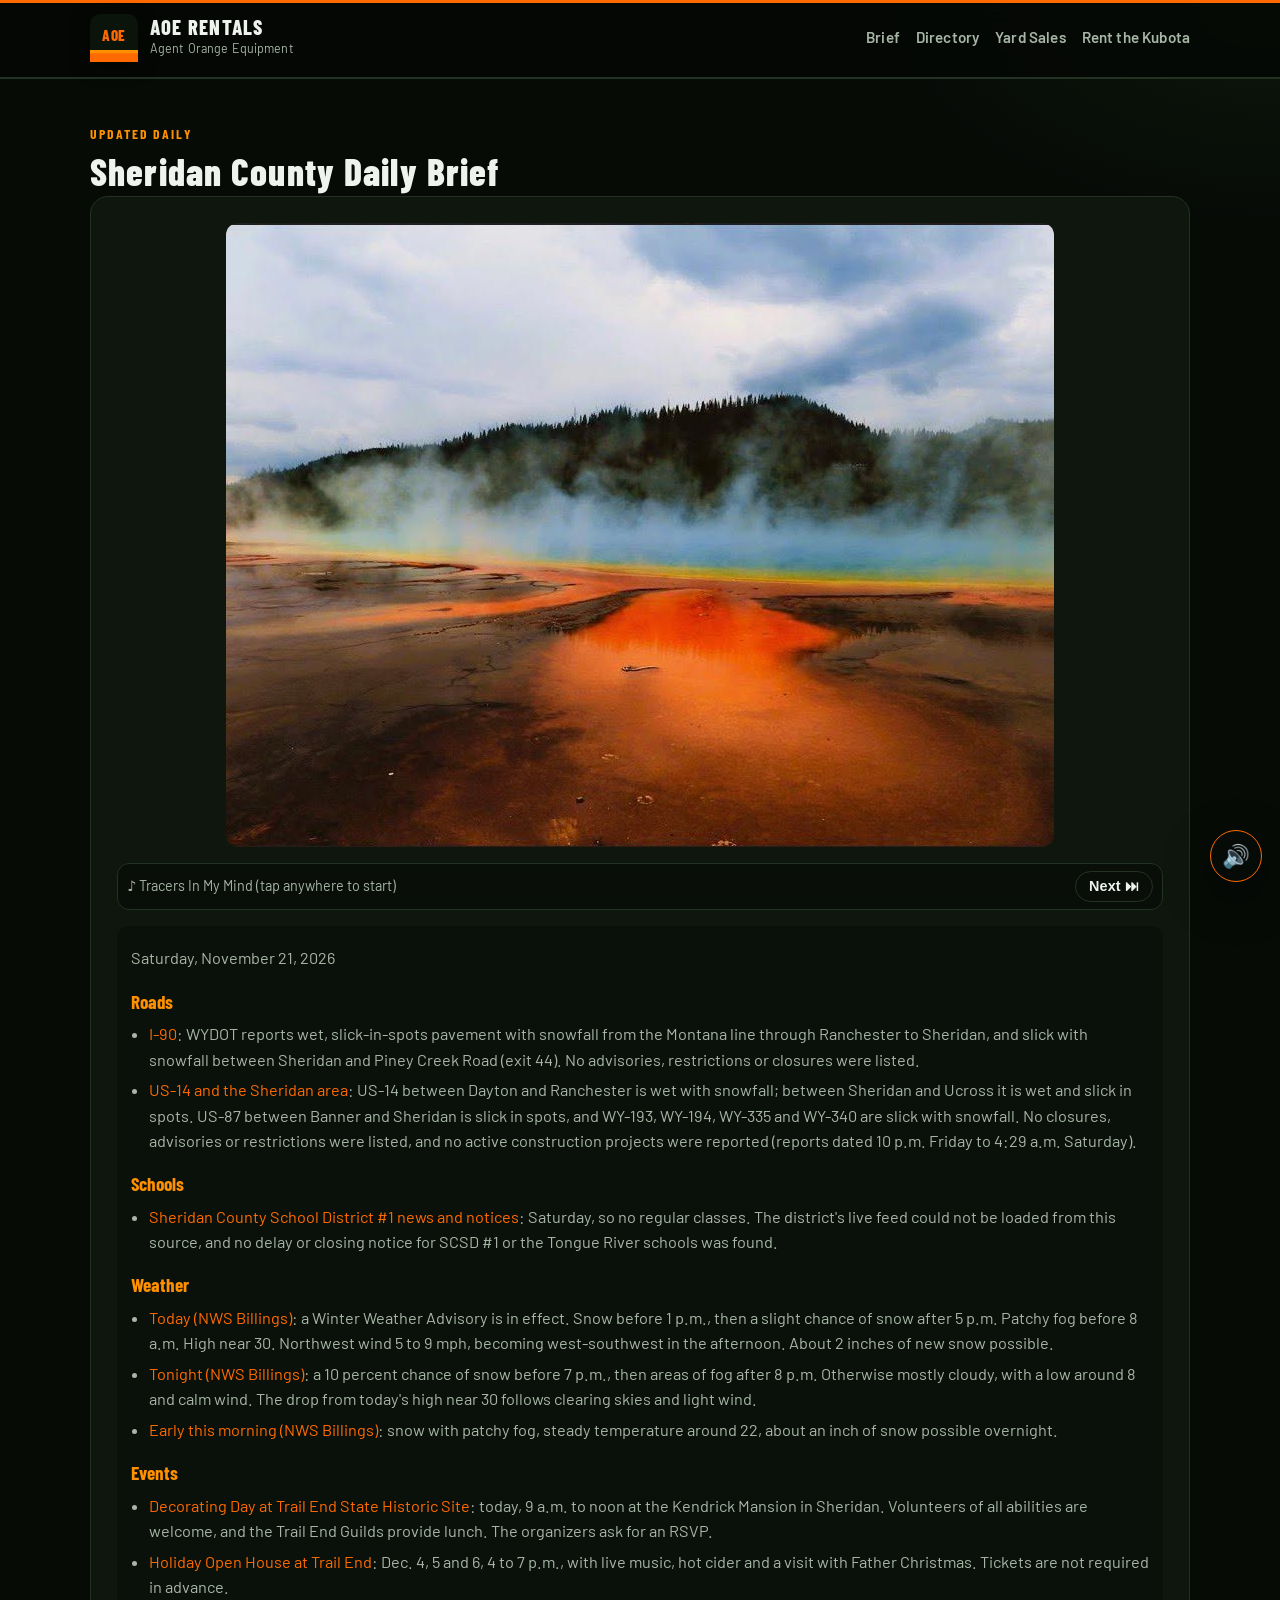
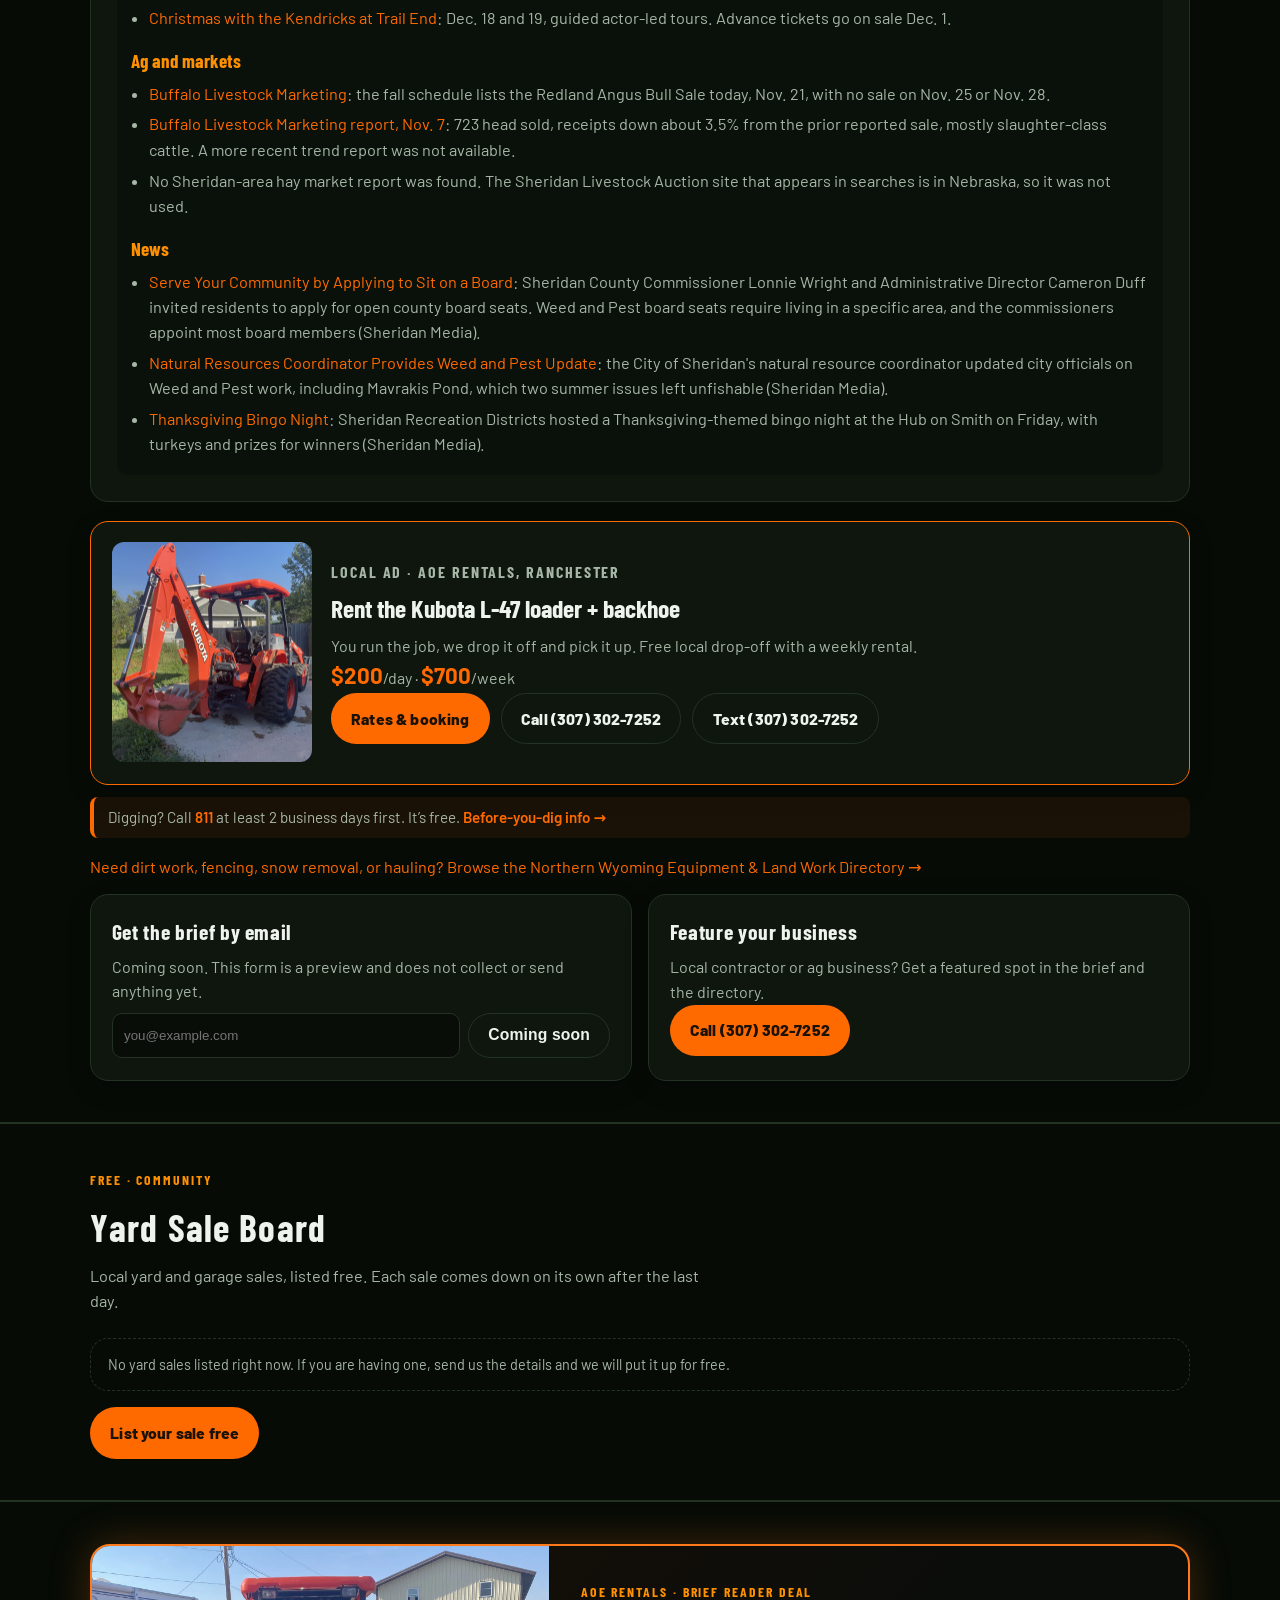
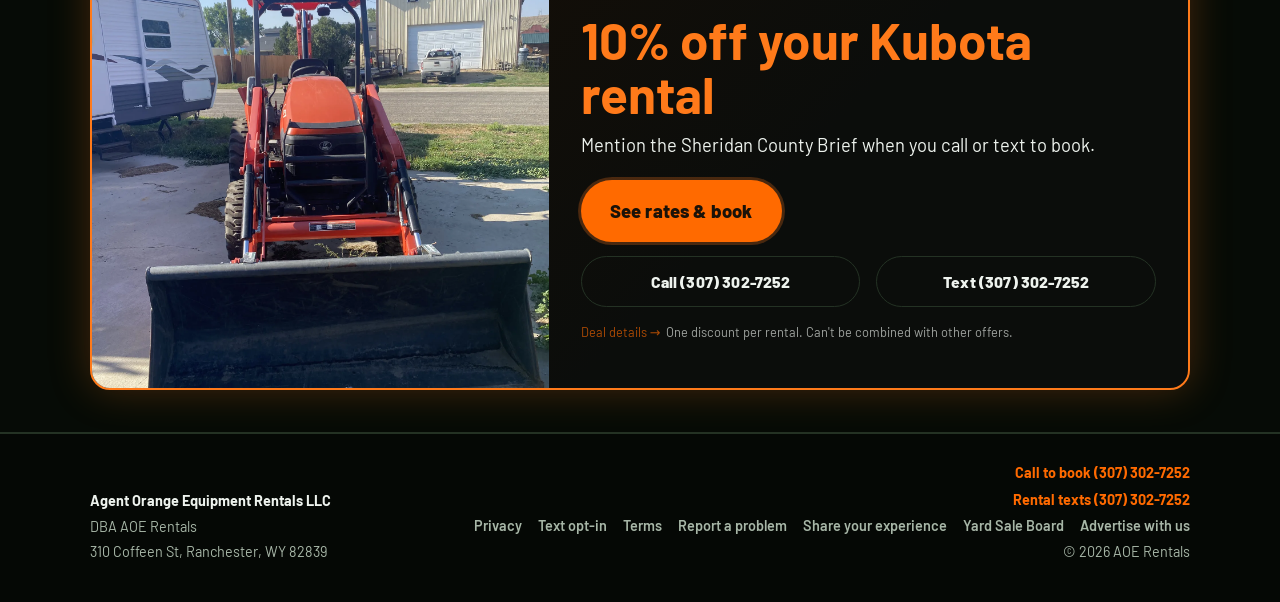
==== index.html @ b04b6dd6 "Add free community yard sale board Locals can list a household yard or garage sale for free. Listing" ====
<!DOCTYPE html>
<html lang="en">
<head>
  <meta name="google-site-verification" content="XRtDp937F2dgaVs2_JRyppwqxyw12K1FWjylyy8Uv8o" />
  <meta charset="utf-8" />
  <meta name="viewport" content="width=device-width, initial-scale=1" />
  <title>Sheridan County Daily Brief | AOE Rentals · Ranchester, WY</title>
  <meta name="description" content="Sheridan County Daily Brief: roads, schools, weather, events, ag markets, and local news with sources. From AOE Rentals in Ranchester, WY." />
  <link rel="canonical" href="https://aoerentalswyo.com/" />
  <meta name="theme-color" content="#050805" />
  <link rel="preconnect" href="https://fonts.googleapis.com" />
  <link rel="preconnect" href="https://fonts.gstatic.com" crossorigin />
  <link href="https://fonts.googleapis.com/css2?family=Barlow+Condensed:wght@600;700;800&family=Barlow:wght@400;500;600;700;800&display=swap" rel="stylesheet" />
  <link rel="icon" href="/favicon.svg" type="image/svg+xml" />
  <link rel="stylesheet" href="/styles.css" />
  <script data-goatcounter="https://aoerentals.goatcounter.com/count" async src="//gc.zgo.at/count.js"></script>
</head>
<body>
  <a class="skip" href="#main">Skip to content</a>

  <header>
    <div class="wrap nav">
      <a class="brand" href="/">
        <span class="logo" aria-hidden="true">
          <svg viewBox="0 0 48 48" width="44" height="44">
            <rect width="48" height="48" rx="10" fill="#0a140a"/>
            <path d="M0 36h48v12H0z" fill="#ff6a00"/>
            <path d="M0 36h48v3.2H0z" fill="#ff9100"/>
            <text x="24" y="27" text-anchor="middle" fill="#ff6a00" font-size="15" font-weight="800" font-family="Barlow Condensed, Arial Narrow, sans-serif" letter-spacing="0.5">AOE</text>
          </svg>
        </span>
        <span class="brand-text">
          <strong>AOE Rentals</strong>
          <span>Agent Orange Equipment</span>
        </span>
      </a>
      <nav class="nav-links" aria-label="Primary">
        <div class="nav-text-links">
          <a href="/">Brief</a>
          <a href="/directory/">Directory</a>
          <a href="/yard-sales/">Yard Sales</a>
          <a href="/rentals/">Rent the Kubota</a>
        </div>
      </nav>
    </div>
  </header>

  <main id="main">
    <section class="band" id="brief">
      <div class="wrap">
        <p class="eyebrow">Updated daily</p>
        <h1 class="section-title">Sheridan County Daily Brief</h1>
        <div class="brief">
          <img class="brief-photo" src="assets/img/brief-bg.jpg" alt="Hot spring steam rising in front of forested hills" width="828" height="624" decoding="async" onerror="this.remove()" />
          <div class="brief-player" id="brief-player">
            <button type="button" class="btn btn-ghost sound-toggle" id="sound-toggle" aria-pressed="false">🔇 Sound off</button>
            <span class="now-playing" id="now-playing" aria-live="polite"></span>
            <button type="button" class="btn btn-ghost player-btn" id="player-pause" hidden aria-label="Pause">Pause</button>
            <button type="button" class="btn btn-ghost player-btn" id="player-next" hidden aria-label="Next track">Next ⏭</button>
          </div>
          <span class="brief-badge">Sample brief</span>
          <p class="note" id="brief-label">Sample brief: placeholder content, not real news</p>
          <div class="brief-grid" id="brief-body"></div>
        </div>
        <article class="card ad-card" aria-label="AOE Rentals advertisement">
          <picture class="ad-photo">
            <source srcset="/images/kubota-l47-side.webp" type="image/webp" />
            <img src="/images/kubota-l47-side.jpg" alt="2017 Kubota L-47 loader and backhoe" width="1600" height="2133" loading="lazy" decoding="async" />
          </picture>
          <div class="ad-body">
            <p class="card-kicker">Local ad · AOE Rentals, Ranchester</p>
            <h2>Rent the Kubota L-47 loader + backhoe</h2>
            <p>You run the job, we drop it off and pick it up. Free local drop-off with a weekly rental.</p>
            <p class="ad-price"><b>$200</b>/day · <b>$700</b>/week</p>
            <div class="cta-row">
              <a class="btn btn-primary" href="/rentals/">Rates &amp; booking</a>
              <a class="btn btn-ghost" href="tel:+13073027252">Call (307) 302-7252</a>
              <a class="btn btn-ghost" href="sms:+13073027252">Text (307) 302-7252</a>
            </div>
          </div>
        </article>
        <p class="dig-reminder">Digging? Call <a href="tel:811">811</a> at least 2 business days first. It&rsquo;s free. <a href="/rentals/#dig-safe">Before-you-dig info &rarr;</a></p>
        <p class="dir-teaser"><a href="/directory/">Need dirt work, fencing, snow removal, or hauling? Browse the Northern Wyoming Equipment &amp; Land Work Directory →</a></p>
        <div class="promo-row">
          <article class="card">
            <h3>Get the brief by email</h3>
            <p class="note">Coming soon. This form is a preview and does not collect or send anything yet.</p>
            <form class="signup" onsubmit="return false;" aria-label="Newsletter signup (preview, inactive)">
              <input type="email" placeholder="you@example.com" disabled aria-label="Email (inactive)" />
              <button class="btn btn-ghost" type="button" disabled>Coming soon</button>
            </form>
          </article>
          <article class="card">
            <h3>Feature your business</h3>
            <p>Local contractor or ag business? Get a featured spot in the brief and the directory.</p>
            <a class="btn btn-primary" href="tel:+13073027252">Call (307) 302-7252</a>
          </article>
        </div>
      </div>
    </section>
    <section class="band" id="yard-sales">
      <div class="wrap">
        <p class="eyebrow">Free · Community</p>
        <h2 class="section-title">Yard Sale Board</h2>
        <p class="section-sub">Local yard and garage sales, listed free. Each sale comes down on its own after the last day.</p>
        <div id="yard-sales-body"></div>
        <div class="cta-row yard-sales-actions">
          <a class="btn btn-primary" href="/yard-sales/">List your sale free</a>
        </div>
      </div>
    </section>
    <section class="band" id="promo">
      <div class="wrap">
        <div class="promo">
          <a class="promo-media" href="/promo/"><picture><source srcset="/images/kubota-l47-front.webp" type="image/webp" /><img class="promo-img" src="/images/kubota-l47-front.jpg" alt="2017 Kubota L-47 ready to rent" decoding="async" /></picture></a>
          <div class="promo-body">
            <p class="eyebrow">AOE Rentals · Brief reader deal</p>
            <h2 class="promo-h">10% off your Kubota rental</h2>
            <p class="promo-sub">Mention the Sheridan County Brief when you call or text to book.</p>
            <a class="btn btn-primary btn-xl" href="/rentals/">See rates &amp; book</a>
            <div class="cta-row promo-row">
              <a class="btn btn-ghost" href="tel:+13073027252">Call (307) 302-7252</a>
              <a class="btn btn-ghost" href="sms:+13073027252">Text (307) 302-7252</a>
            </div>
            <p class="promo-fine"><a href="/promo/">Deal details →</a>&nbsp;&nbsp;One discount per rental. Can't be combined with other offers.</p>
          </div>
        </div>
      </div>
    </section>
  </main>

  <footer>
    <div class="wrap foot">
      <div class="foot-brand">
        <strong>Agent Orange Equipment Rentals LLC</strong>
        <span>DBA AOE Rentals</span>
        <address>310 Coffeen St, Ranchester, WY 82839</address>
      </div>
      <div class="foot-meta">
        <a href="tel:+13073027252">Call to book (307) 302-7252</a>
        <a href="tel:+13073027252">Rental texts (307) 302-7252</a>
        <nav class="foot-legal" aria-label="Legal">
          <a href="/privacy.html">Privacy</a>
          <a href="/text-opt-in.html">Text opt-in</a>
          <a href="/terms.html">Terms</a>
          <a href="mailto:buzzbe+website@mail.grokbot.com?subject=AOE%20website%20problem%20report&amp;body=Page%20URL%3A%0A%0AWhat%20went%20wrong%3A%0A" title="Email us about a broken page or typo">Report a problem</a>
          <a href="mailto:buzzbe+experience@mail.grokbot.com?subject=Share%20my%20AOE%20experience&amp;body=Service%20used%20%28e.g.%20Kubota%20rental%2C%20trailer%2C%20other%29%3A%0A%0AYour%20experience%3A%0A%0APublic%20display%20name%20%28optional%29%3A%0A%0AMay%20we%20publish%20your%20comments%20on%20our%20website%3F%20Yes%20%2F%20No%20%28please%20choose%29%3A%0A%0ANote%3A%20Submissions%20are%20reviewed%20by%20us%20and%20are%20never%20posted%20automatically.%20Sending%20this%20email%20does%20not%20count%20as%20permission%20to%20publish.%0A" title="Email us about your rental">Share your experience</a>
          <a href="/yard-sales/">Yard Sale Board</a>
          <a href="/advertise/">Advertise with us</a>
        </nav>
        <span>© <span id="y"></span> AOE Rentals</span>
      </div>
    </div>
  </footer>
  <script src="/site.js"></script>
</body>
</html>
---- styles.css ----
:root {
  --bg: #050805;
  --bg2: #080d08;
  --card: #0e160e;
  --line: #243224;
  --text: #eef3ee;
  --muted: #a7b6a7;
  --accent: #ff6a00;
  --accent2: #ff9100;
  --ink: #1a1208;
  --radius: 18px;
  --shadow: 0 16px 48px rgba(0, 0, 0, .38);
  --sans: "Barlow", "Segoe UI", system-ui, -apple-system, sans-serif;
  --display: "Barlow Condensed", "Arial Narrow", "Segoe UI", sans-serif;
  --pad: clamp(1.1rem, 3vw, 1.6rem);
}

* { box-sizing: border-box; }

html {
  scroll-behavior: smooth;
  color-scheme: dark;
}

body {
  margin: 0;
  font-family: var(--sans);
  background:
    radial-gradient(1100px 520px at 8% -12%, #123016 0%, transparent 56%),
    radial-gradient(820px 460px at 100% 0%, #152412 0%, transparent 50%),
    var(--bg);
  color: var(--text);
  line-height: 1.55;
  min-height: 100vh;
  font-size: 1.02rem;
}

a { color: var(--accent); text-decoration: none; }
a:hover { text-decoration: underline; }

:focus-visible {
  outline: 2px solid var(--accent2);
  outline-offset: 3px;
}

.skip {
  position: absolute;
  left: .8rem;
  top: -3rem;
  background: var(--accent);
  color: var(--ink);
  font-weight: 800;
  padding: .55rem .85rem;
  border-radius: 8px;
  z-index: 40;
}

.skip:focus {
  top: .8rem;
  text-decoration: none;
}

.wrap {
  width: min(1100px, calc(100% - 2rem));
  margin: 0 auto;
}

header {
  position: sticky;
  top: 0;
  z-index: 20;
  backdrop-filter: blur(14px);
  background: rgba(5, 8, 5, .9);
  border-bottom: 1px solid var(--line);
  box-shadow: inset 0 3px 0 var(--accent);
}

.nav {
  display: flex;
  align-items: center;
  justify-content: space-between;
  gap: .85rem 1.2rem;
  padding: .85rem 0 .95rem;
  flex-wrap: wrap;
}

.brand {
  display: flex;
  align-items: center;
  gap: .75rem;
  color: inherit;
  text-decoration: none;
  min-width: 0;
}

.brand:hover { text-decoration: none; }

.logo {
  display: grid;
  place-items: center;
  flex: 0 0 auto;
  filter: drop-shadow(0 4px 10px rgba(0, 0, 0, .35));
}

.logo svg {
  display: block;
  width: 48px;
  height: 48px;
}

.brand-text {
  display: grid;
  gap: .08rem;
  min-width: 0;
}

.brand-text strong {
  font-family: var(--display);
  font-size: 1.28rem;
  font-weight: 800;
  letter-spacing: .06em;
  text-transform: uppercase;
  line-height: 1;
}

.brand-text span {
  font-size: .78rem;
  color: var(--muted);
  letter-spacing: .01em;
  white-space: nowrap;
  overflow: hidden;
  text-overflow: ellipsis;
}

.nav-links {
  display: flex;
  gap: .85rem 1rem;
  align-items: center;
  flex-wrap: wrap;
  justify-content: flex-end;
  margin-left: auto;
}

.nav-text-links {
  display: flex;
  gap: 1rem;
  align-items: center;
}

.nav-text-links a {
  color: var(--muted);
  font-size: .95rem;
  font-weight: 600;
  text-decoration: none;
  letter-spacing: .01em;
}

.nav-text-links a:hover { color: var(--text); }

.btn {
  display: inline-flex;
  align-items: center;
  justify-content: center;
  gap: .4rem;
  border-radius: 999px;
  padding: .78rem 1.2rem;
  font-weight: 800;
  font-size: .98rem;
  letter-spacing: .01em;
  border: 1px solid transparent;
  cursor: pointer;
  text-decoration: none !important;
  transition: transform .15s ease, background .15s ease, border-color .15s ease;
  white-space: nowrap;
}

.btn:hover { transform: translateY(-1px); }

.btn-primary,
.btn-primary:hover,
.btn-primary:visited {
  background: var(--accent);
  color: var(--ink) !important;
}

.btn-primary:hover { background: var(--accent2); }

.btn-ghost {
  background: transparent;
  color: var(--text);
  border-color: var(--line);
}

.btn-ghost:hover {
  border-color: var(--accent);
  color: var(--accent);
}

.hero {
  padding: 2.6rem 0 1.6rem;
  display: grid;
  gap: 1.8rem;
}

.hero-copy { min-width: 0; }

.eyebrow {
  display: inline-flex;
  align-items: center;
  gap: .45rem;
  margin: 0;
  font-family: var(--display);
  font-size: .86rem;
  letter-spacing: .14em;
  text-transform: uppercase;
  color: var(--accent2);
  font-weight: 700;
}

h1 {
  margin: .7rem 0 .85rem;
  font-family: var(--display);
  font-size: clamp(2.35rem, 7vw, 4rem);
  line-height: .98;
  letter-spacing: .01em;
  font-weight: 800;
  text-wrap: balance;
}

.lede {
  color: var(--muted);
  font-size: 1.12rem;
  max-width: 38rem;
  margin: 0 0 1.5rem;
}

.cta-row {
  display: flex;
  flex-wrap: wrap;
  gap: .7rem;
}

.pill-row {
  display: flex;
  flex-wrap: wrap;
  gap: .5rem;
  margin-top: 1.35rem;
}

.pill {
  font-size: .8rem;
  font-weight: 600;
  color: var(--muted);
  border: 1px solid var(--line);
  background: rgba(255, 255, 255, .025);
  border-radius: 999px;
  padding: .4rem .75rem;
}

.hero-card {
  background: linear-gradient(180deg, #122616, var(--card));
  border: 1px solid var(--line);
  border-radius: calc(var(--radius) + 4px);
  box-shadow: var(--shadow);
  padding: 1.35rem 1.4rem 1.25rem;
  position: relative;
}

.hero-card::before {
  content: "";
  position: absolute;
  left: 0;
  right: 0;
  top: 0;
  height: 4px;
  border-radius: calc(var(--radius) + 4px) calc(var(--radius) + 4px) 0 0;
  background: linear-gradient(90deg, var(--accent), var(--accent2));
}

.card-kicker {
  margin: .15rem 0 .2rem;
  font-family: var(--display);
  letter-spacing: .12em;
  text-transform: uppercase;
  font-size: .78rem;
  color: var(--accent2);
  font-weight: 700;
}

.hero-card h2 {
  margin: 0 0 1rem;
  font-family: var(--display);
  font-size: 1.7rem;
  letter-spacing: .03em;
}

.rate {
  display: flex;
  justify-content: space-between;
  align-items: baseline;
  gap: 1rem;
  padding: .82rem 0;
  border-bottom: 1px solid var(--line);
}

.rate:last-of-type { border-bottom: 0; }

.rate strong {
  font-size: 1.02rem;
}

.rate b {
  font-family: var(--display);
  font-size: 1.7rem;
  color: var(--accent);
  letter-spacing: .02em;
  line-height: 1;
}

.rate b span {
  font-size: .55em;
  color: var(--muted);
  font-weight: 600;
  font-family: var(--sans);
  margin-left: .12em;
}

.rate small {
  color: var(--muted);
  display: block;
  font-weight: 500;
  margin-top: .12rem;
}

.note {
  margin: 1rem 0 0;
  font-size: .9rem;
  color: var(--muted);
  line-height: 1.5;
}

section { padding: 2.6rem 0; }

.band {
  border-block: 1px solid var(--line);
  background: rgba(8, 13, 8, .55);
}

.section-title {
  margin: .45rem 0 .4rem;
  font-family: var(--display);
  font-size: clamp(1.8rem, 4vw, 2.35rem);
  letter-spacing: .03em;
}

.section-sub {
  margin: 0 0 1.55rem;
  color: var(--muted);
  max-width: 40rem;
}

.grid {
  display: grid;
  gap: 1rem;
}

.card {
  background: var(--card);
  border: 1px solid var(--line);
  border-radius: var(--radius);
  padding: 1.25rem 1.3rem 1.35rem;
  box-shadow: 0 8px 24px rgba(0, 0, 0, .18);
}

.cols-3 .card {
  min-height: 100%;
  border-top: 3px solid var(--accent);
}

.card h3 {
  margin: 0 0 .45rem;
  font-family: var(--display);
  font-size: 1.35rem;
  letter-spacing: .03em;
}

.card p {
  margin: 0;
  color: var(--muted);
  font-size: 1rem;
}

.icon {
  width: 38px;
  height: 38px;
  border-radius: 10px;
  margin-bottom: .85rem;
  display: grid;
  place-items: center;
  background: #102010;
  color: var(--accent);
  border: 1px solid #2a4a2a;
  font-family: var(--display);
  font-size: 1.15rem;
  font-weight: 800;
}

.machine-section { padding-top: 2.8rem; }

.machine {
  display: grid;
  gap: 1.2rem;
  align-items: start;
}

.machine-visual {
  border-radius: var(--radius);
  border: 1px solid var(--line);
  background: #070c07;
  box-shadow: inset 0 3px 0 var(--accent);
  overflow: hidden;
}

.machine-photo {
  margin: 0;
}

.machine-photo img {
  display: block;
  width: 100%;
  height: auto;
  aspect-ratio: 3 / 4;
  object-fit: cover;
  object-position: center 42%;
  background: #0a120a;
}

.machine-caption {
  text-align: center;
  margin: 0;
  padding: .85rem 1rem .15rem;
}

.machine-caption strong {
  display: block;
  font-family: var(--display);
  font-size: 1.55rem;
  letter-spacing: .04em;
}

.machine-caption span {
  color: var(--muted);
  font-size: .95rem;
}

.machine-gallery {
  display: grid;
  grid-template-columns: 1fr 1fr;
  gap: .7rem;
  padding: .8rem 1rem 1.05rem;
}

.machine-gallery figure {
  margin: 0;
  min-width: 0;
}

.machine-gallery img {
  display: block;
  width: 100%;
  height: 7.5rem;
  object-fit: cover;
  border-radius: 12px;
  border: 1px solid var(--line);
  background: #0a120a;
}

.machine-gallery figure:first-child img {
  object-position: center 58%;
}

.machine-gallery figure:last-child img {
  object-position: center 40%;
}

.machine-gallery figcaption {
  margin-top: .35rem;
  color: var(--muted);
  font-size: .78rem;
  letter-spacing: .04em;
  text-transform: uppercase;
  font-weight: 700;
}

.included .note { margin-top: 1.1rem; }

ul.check {
  margin: .7rem 0 0;
  padding: 0;
  list-style: none;
}

ul.check li {
  position: relative;
  padding: .38rem 0 .38rem 1.45rem;
  color: var(--muted);
}

ul.check li::before {
  content: "✓";
  position: absolute;
  left: 0;
  color: var(--accent);
  font-weight: 800;
}

.contact-box { align-items: stretch; }

.area-card {
  display: grid;
  gap: 1rem;
  align-items: center;
}

.radius-visual {
  display: grid;
  place-items: center;
}

.book-lead { margin-bottom: .95rem !important; }

.big-phone {
  display: inline-flex;
  align-items: center;
  justify-content: center;
  font-family: var(--display);
  font-size: clamp(1.7rem, 5vw, 2.15rem);
  font-weight: 800;
  letter-spacing: .03em;
  color: var(--ink);
  text-decoration: none;
  background: var(--accent);
  padding: .55rem 1.05rem;
  border-radius: 12px;
  border: 2px solid #cc5500;
  box-shadow: 0 4px 0 #994000;
  margin-bottom: .15rem;
}

.big-phone:hover {
  color: var(--ink);
  background: var(--accent2);
  text-decoration: none;
}

.book-card .cta-row { margin-top: 1.05rem; }

footer {
  border-top: 1px solid var(--line);
  padding: 1.8rem 0 2.4rem;
  color: var(--muted);
  font-size: .9rem;
}

.foot {
  display: flex;
  flex-wrap: wrap;
  gap: 1rem 2rem;
  justify-content: space-between;
  align-items: flex-end;
}

.foot-brand {
  display: grid;
  gap: .2rem;
}

.foot-brand strong {
  color: var(--text);
  font-weight: 700;
}

.foot-brand > span,
.foot-brand address,
.foot-meta > span,
.foot-meta > a { display: block; }

.foot-brand address {
  font-style: normal;
}

.foot-legal {
  display: flex;
  flex-wrap: wrap;
  gap: .35rem 1rem;
  justify-content: flex-end;
}

.foot-meta .foot-legal a {
  color: var(--muted);
  font-weight: 600;
}

.foot-meta .foot-legal a:hover { color: var(--text); }

.foot-meta {
  display: grid;
  gap: .25rem;
  text-align: right;
}

.foot-meta a {
  color: var(--accent);
  font-weight: 700;
  text-decoration: none;
}

.foot-meta a:hover { text-decoration: underline; }

@media (min-width: 860px) {
  .hero {
    grid-template-columns: 1.2fr .88fr;
    align-items: center;
    padding: 4.2rem 0 2.8rem;
    gap: 2.4rem;
  }
}

@media (min-width: 720px) {
  .grid.cols-3 { grid-template-columns: repeat(3, 1fr); }
  .grid.cols-2 { grid-template-columns: 1fr 1fr; }
  .area-card { grid-template-columns: auto 1fr; }
}

@media (min-width: 800px) {
  .machine { grid-template-columns: 1.12fr .88fr; }
}

@media (max-width: 719px) {
  .foot {
    flex-direction: column;
    align-items: flex-start;
  }

  .nav {
    align-items: stretch;
  }

  .nav-links {
    width: 100%;
    margin-left: 0;
    justify-content: stretch;
    flex-direction: column-reverse;
    gap: .7rem;
  }

  .nav-links .btn {
    width: 100%;
  }

  .nav-text-links {
    width: 100%;
    justify-content: space-between;
    padding: 0 .1rem;
  }

  .cta-row .btn {
    flex: 1 1 10rem;
  }

  .foot-meta { text-align: left; }
  .foot-legal { justify-content: flex-start; }

  .brand-text span { max-width: 14rem; }

  .machine-gallery img { height: 6.4rem; }
}

.legal {
  padding: 2.4rem 0 3.2rem;
  max-width: 44rem;
}

.legal h1 { max-width: 16ch; }

.legal h2 {
  margin: 1.7rem 0 .45rem;
  font-family: var(--display);
  font-size: 1.45rem;
  letter-spacing: .03em;
}

.legal p,
.legal li {
  color: var(--muted);
}

.legal p { margin: 0 0 .85rem; }

.legal ul {
  margin: .2rem 0 1rem;
  padding-left: 1.15rem;
}

.legal li { margin: .28rem 0; }

.legal .updated {
  margin: 0 0 1.2rem;
  color: var(--muted);
  font-size: .92rem;
}

.contact-extra {
  margin: .95rem 0 0;
  font-size: .9rem;
}

.optin-panel {
  margin: 1.15rem 0 1.45rem;
  padding: 1.25rem 1.25rem 1.3rem;
  background: linear-gradient(180deg, #122616, var(--card));
  border: 1px solid var(--line);
  border-radius: var(--radius);
  box-shadow: var(--shadow);
  position: relative;
}

.optin-panel::before {
  content: "";
  position: absolute;
  left: 0;
  right: 0;
  top: 0;
  height: 4px;
  border-radius: var(--radius) var(--radius) 0 0;
  background: linear-gradient(90deg, var(--accent), var(--accent2));
}

.optin-kicker {
  margin: .2rem 0 .35rem;
}

.optin-keyword {
  margin: 0;
  font-family: var(--display);
  font-weight: 800;
  font-size: clamp(2.5rem, 8vw, 3.5rem);
  letter-spacing: .14em;
  line-height: .95;
  color: var(--accent);
}

.optin-to {
  margin: .55rem 0 .15rem;
  color: var(--muted);
  font-size: .95rem;
}

.optin-number {
  font-family: var(--display);
  font-weight: 800;
  font-size: clamp(1.7rem, 5vw, 2.15rem);
  letter-spacing: .03em;
  color: var(--text);
  text-decoration: none;
}

.optin-number:hover {
  color: var(--accent2);
  text-decoration: none;
}

.optin-panel .note { margin-top: .85rem; }

.legal .fact-list {
  list-style: none;
  margin: .3rem 0 1.1rem;
  padding: 0;
}

.legal .fact-list li {
  margin: 0;
  padding: .75rem 0;
  border-bottom: 1px solid var(--line);
}

.legal .fact-list strong {
  display: block;
  color: var(--text);
  font-family: var(--display);
  letter-spacing: .04em;
  font-size: 1.08rem;
  font-weight: 700;
}

@media (prefers-reduced-motion: reduce) {
  html { scroll-behavior: auto; }
  .btn:hover { transform: none; }
}

/* Daily brief + directory (preview) */
.brief{border:1px solid var(--line);background:var(--card);border-radius:var(--radius);padding:var(--pad);}
.brief-badge{display:inline-block;background:var(--accent);color:var(--ink);font-weight:800;border-radius:999px;padding:.15rem .7rem;font-size:.85rem;}
.brief-grid{display:grid;gap:1rem;grid-template-columns:repeat(auto-fit,minmax(200px,1fr));margin-top:1rem;}
.brief-sec h3{margin:.2rem 0;color:var(--accent2);font-family:var(--display);}
.brief-sec ul{margin:0;padding-left:1.1rem;color:var(--muted);}
.dir-list{list-style:none;padding:0;display:grid;gap:.8rem;grid-template-columns:repeat(auto-fit,minmax(240px,1fr));}
.dir-list li{display:flex;flex-direction:column;gap:.2rem;}
.dir-list span{color:var(--muted);}
.tag{color:var(--muted);font-size:.78rem;border:1px solid var(--line);border-radius:6px;padding:.05rem .4rem;align-self:flex-start;}
.featured{border:2px solid var(--accent);}
.signup{display:flex;gap:.5rem;flex-wrap:wrap;margin-top:.6rem;}
.signup input{flex:1;min-width:200px;padding:.7rem;border-radius:10px;border:1px solid var(--line);background:var(--bg2);color:var(--text);}
.promo-row{display:grid;gap:1rem;grid-template-columns:repeat(auto-fit,minmax(260px,1fr));margin-top:1rem;}
.brief-real{display:block;color:var(--text);}
.brief-real h2,.brief-real h3,.brief-real h4{font-family:var(--display);color:var(--accent2);margin:1rem 0 .3rem;}
.brief-real ul{padding-left:1.1rem;color:var(--muted);margin:.2rem 0;}
.brief-real a{color:var(--accent);overflow-wrap:anywhere;}
.brief-real p{color:var(--muted);}
.brief-real table{border-collapse:collapse;width:100%;}
.brief-real td,.brief-real th{border:1px solid var(--line);padding:.3rem .5rem;}
.brief-grid.brief-real{margin-top:.25rem;}
.brief-real > section > header{margin-bottom:.6rem;padding-bottom:.5rem;border-bottom:1px solid var(--line);}
.brief-real > section > header h2{margin-top:0;}
.brief-real > section > header p{margin:0;}
.brief-real section section{margin-bottom:1rem;}
.brief-real footer{margin-top:.8rem;padding-top:.6rem;border-top:1px solid var(--line);color:var(--muted);font-size:.85rem;}
.brief-real li{margin-bottom:.35rem;}
.brief-real strong{color:var(--text);}
.brief-real section{padding:0;}
.brief-real header{position:static;backdrop-filter:none;background:none;box-shadow:none;z-index:auto;}
.brief-real footer{padding-bottom:0;}
/* Brief music player */
.brief-player{display:flex;align-items:center;gap:.5rem;flex-wrap:wrap;margin-bottom:.6rem;}
.brief-player .btn{padding:.4rem .8rem;font-size:.9rem;}
.sound-toggle[aria-pressed="true"]{border-color:var(--accent);color:var(--accent2);}
.now-playing{color:var(--muted);font-size:.9rem;flex:1;min-width:8rem;}
/* Background photo hook: add assets/img/brief-bg.jpg. If it's missing, only the dark overlay shows. */
.brief{position:relative;background-color:var(--card);}
.brief-photo{display:block;width:100%;max-width:828px;height:auto;margin:0 auto 1rem;border-radius:12px;}
.brief .brief-player{margin-top:0;margin-bottom:1rem;background:rgba(8,13,8,.78);border:1px solid var(--line);border-radius:12px;padding:.45rem .6rem;backdrop-filter:blur(6px);}
.brief-real{background:rgba(8,13,8,.55);border-radius:12px;padding:.2rem .9rem .8rem;}
[hidden]{display:none !important;}
/* Home ad card */
.ad-card{display:grid;grid-template-columns:200px 1fr;gap:1.2rem;align-items:center;margin-top:1.2rem;border:1px solid var(--accent);}
.ad-photo img{width:100%;height:220px;object-fit:cover;border-radius:12px;display:block;}
.ad-body h2{font-family:var(--display);margin:.2rem 0 .4rem;font-size:1.6rem;}
.ad-price{font-size:1.1rem;color:var(--muted);} .ad-price b{color:var(--accent);font-size:1.4rem;}
.dir-teaser{margin:1rem 0 0;}
@media (max-width:640px){.ad-card{grid-template-columns:1fr;}.ad-photo img{height:200px;}}
/* Floating site-wide sound button */
.sound-fab{position:fixed;right:18px;bottom:18px;z-index:50;width:52px;height:52px;border-radius:50%;border:1px solid var(--accent);background:rgba(8,13,8,.92);color:var(--text);font-size:1.4rem;cursor:pointer;box-shadow:var(--shadow);display:flex;align-items:center;justify-content:center;}
.sound-fab:hover{background:#142014;}

.btn-xl{font-size:1.15rem;padding:16px 28px;box-shadow:0 0 0 3px rgba(255,120,30,.25);}

.promo{display:grid;grid-template-columns:minmax(0,5fr) minmax(0,7fr);gap:0;border:2px solid #ff7a1a;border-radius:20px;overflow:hidden;background:linear-gradient(135deg,#1a0f05,#0b0d0b 60%);box-shadow:0 0 40px rgba(255,122,26,.25);}
.promo-media{position:relative;display:block;min-height:300px;}
.promo-img{position:absolute;inset:0;width:100%;height:100%;object-fit:cover;display:block;}
.promo-body{padding:32px;}
.promo-h{font-size:clamp(2rem,4.5vw,3.2rem);line-height:1.05;margin:.2em 0;color:#ff7a1a;}
.promo-sub{font-size:1.15rem;margin:0 0 20px;}
.promo-row{margin-top:14px;}
.promo-fine{font-size:.8rem;opacity:.65;margin-top:16px;}
.promo-note{color:#ff7a1a;font-weight:700;margin:12px 0 4px;}
@media(max-width:760px){.promo{grid-template-columns:1fr}.promo-media{min-height:240px}}

.promo-page .promo-media{min-height:520px;}
.promo-list{margin:0 0 22px;padding-left:1.2em;font-size:1.08rem;line-height:1.7;}
.promo-list li::marker{color:#ff7a1a;}

/* Call 811 before you dig */
.dig-safe{padding:2rem 0;}
.dig-card{border:2px solid var(--accent);border-left-width:6px;background:linear-gradient(135deg,#1a0f05,var(--card) 65%);}
.dig-card .section-title{margin-top:.2rem;}
.dig-card p a,.dig-card li a{color:var(--accent);}
.dig-card .check{margin:.9rem 0 0;}
.dig-card .cta-row{margin-top:1rem;}
.dig-reminder{margin:.8rem 0 0;padding:.55rem .9rem;border-left:4px solid var(--accent);background:rgba(255,106,0,.08);border-radius:8px;font-size:.95rem;color:var(--muted);}
.dig-reminder a{color:var(--accent);font-weight:600;}

/* Advertise page (hidden, /advertise/) */
.ad-packages{display:grid;gap:1rem;grid-template-columns:repeat(auto-fit,minmax(260px,1fr));margin:1.4rem 0;}
.ad-pkg h2{font-family:var(--display);margin:.2rem 0 .4rem;}
.ad-pkg ul{color:var(--muted);padding-left:1.1rem;margin:.6rem 0 1rem;}
.ad-pkg-price{font-size:1.05rem;color:var(--muted);margin:0;} .ad-pkg-price b{color:var(--accent);font-size:1.6rem;}
.ad-sample{display:flex;flex-direction:column;gap:.2rem;padding:.8rem 1rem;}
.ad-sample span{color:var(--muted);}
.ad-sponsor-line{border-left:4px solid var(--accent);background:rgba(255,106,0,.08);border-radius:8px;font-size:.95rem;color:var(--muted);display:block;}
.ad-book h2{font-family:var(--display);margin:.2rem 0 .4rem;}
.ad-book p{color:var(--muted);}


/* Free Yard Sale Board */
.yard-sale-list{list-style:none;padding:0;margin:0 0 1.2rem;display:grid;gap:.8rem;}
.yard-sale-card h3{margin:0 0 .35rem;}
.yard-sale-card .card-kicker{margin-bottom:.35rem;}
.yard-sale-loc,.yard-sale-desc{margin:.2rem 0 0;color:var(--muted);}
.yard-sale-loc{color:var(--text);font-weight:600;}
.yard-sales-empty{margin:0 0 1rem;padding:.9rem 1.05rem;border:1px dashed var(--line);border-radius:var(--radius);background:rgba(8,13,8,.55);}
.yard-sales-actions{margin-top:1.05rem;flex-wrap:wrap;}
.yard-sales-howto{margin-top:1.4rem;border-top:3px solid var(--accent);}
.yard-sales-howto h2{font-family:var(--display);margin:.2rem 0 .45rem;font-size:1.6rem;letter-spacing:.03em;}
.yard-sales-howto p{color:var(--muted);}
.yard-sales-howto .check{margin:.7rem 0 0;}
.yard-sales-howto .check a{font-weight:600;}
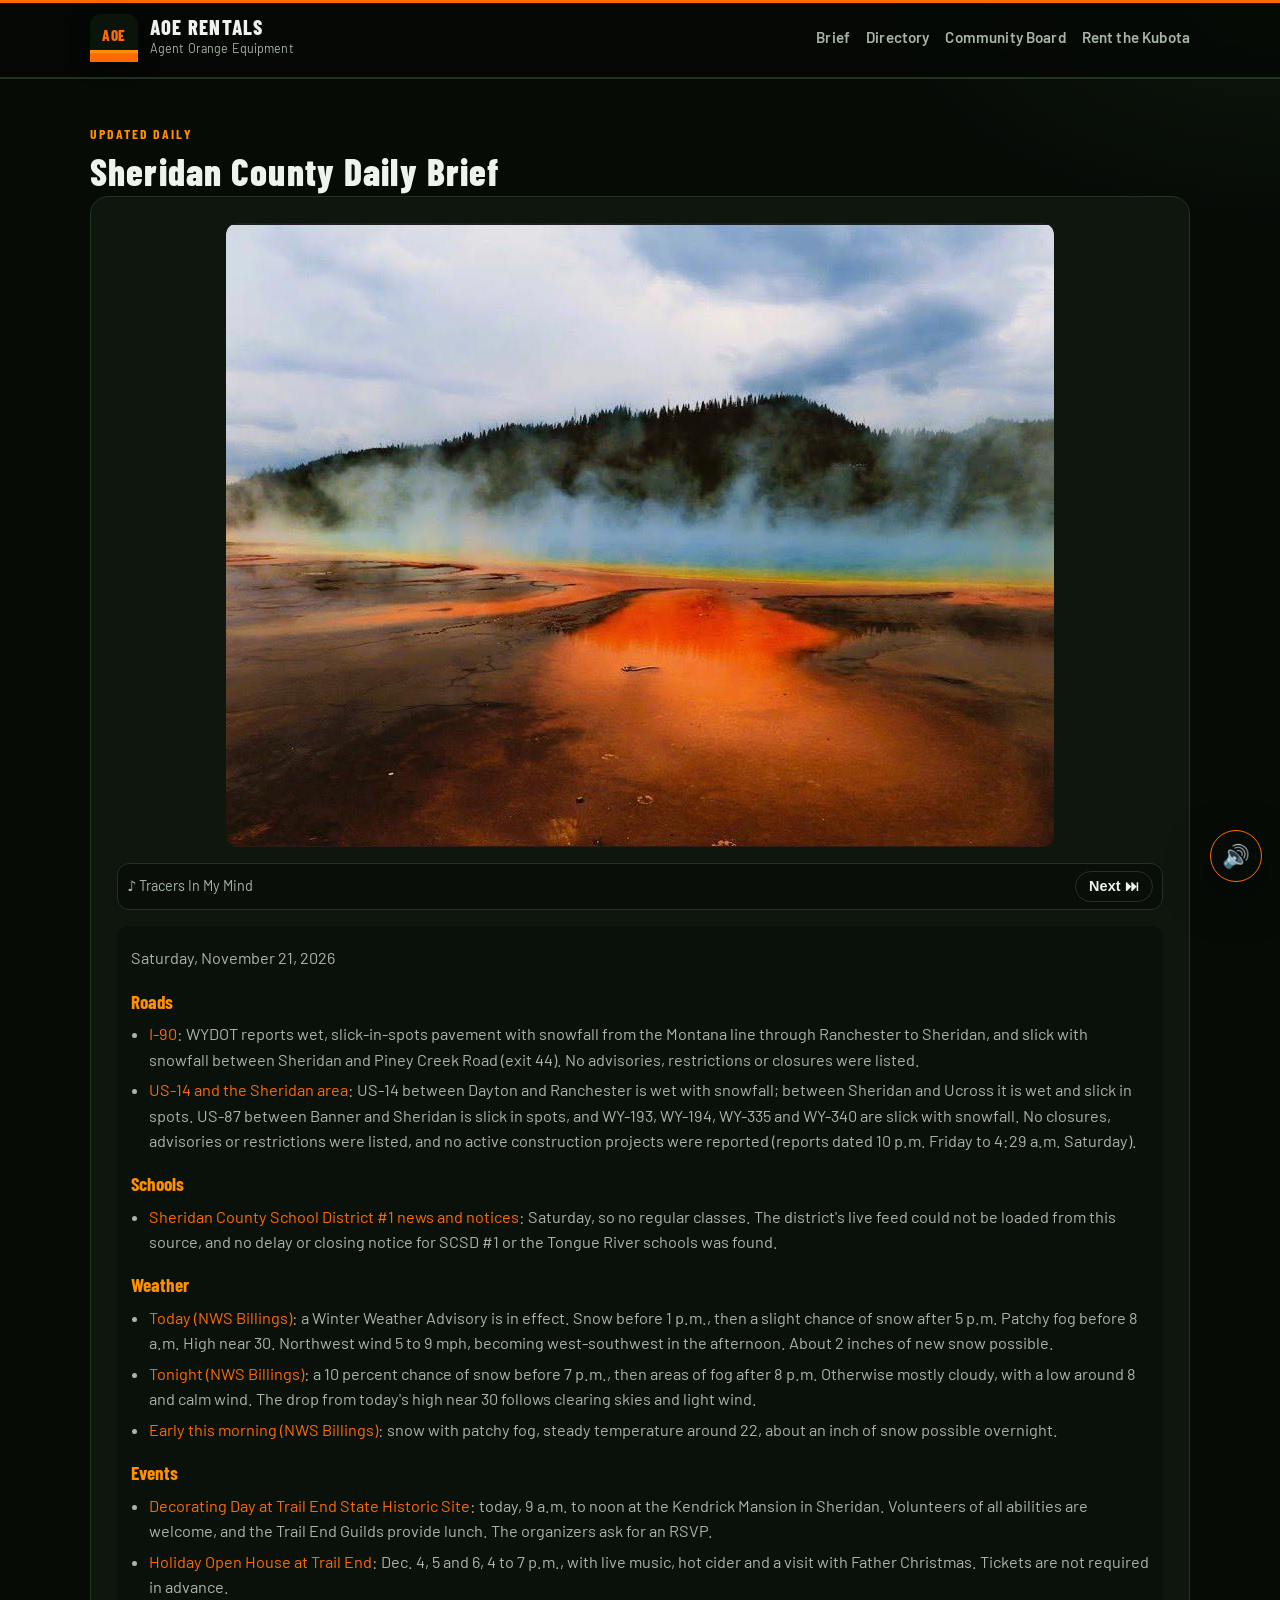
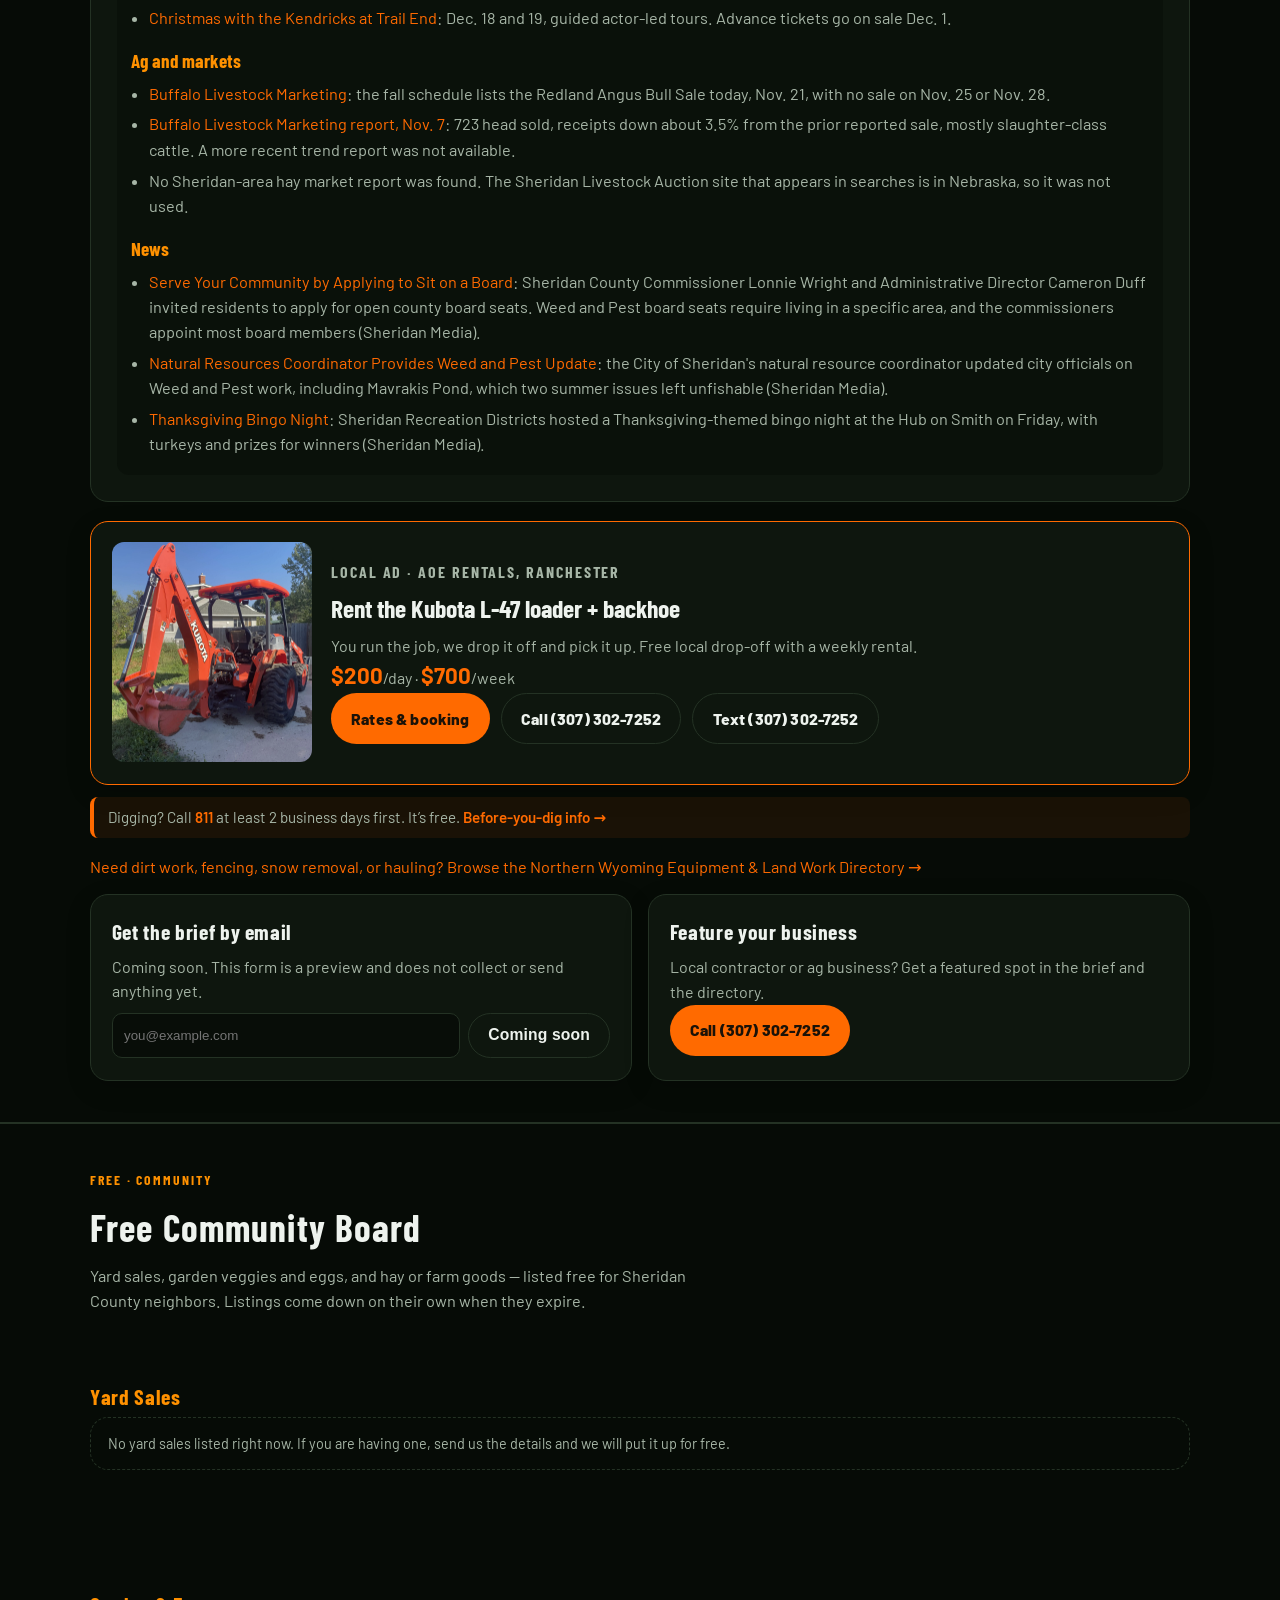
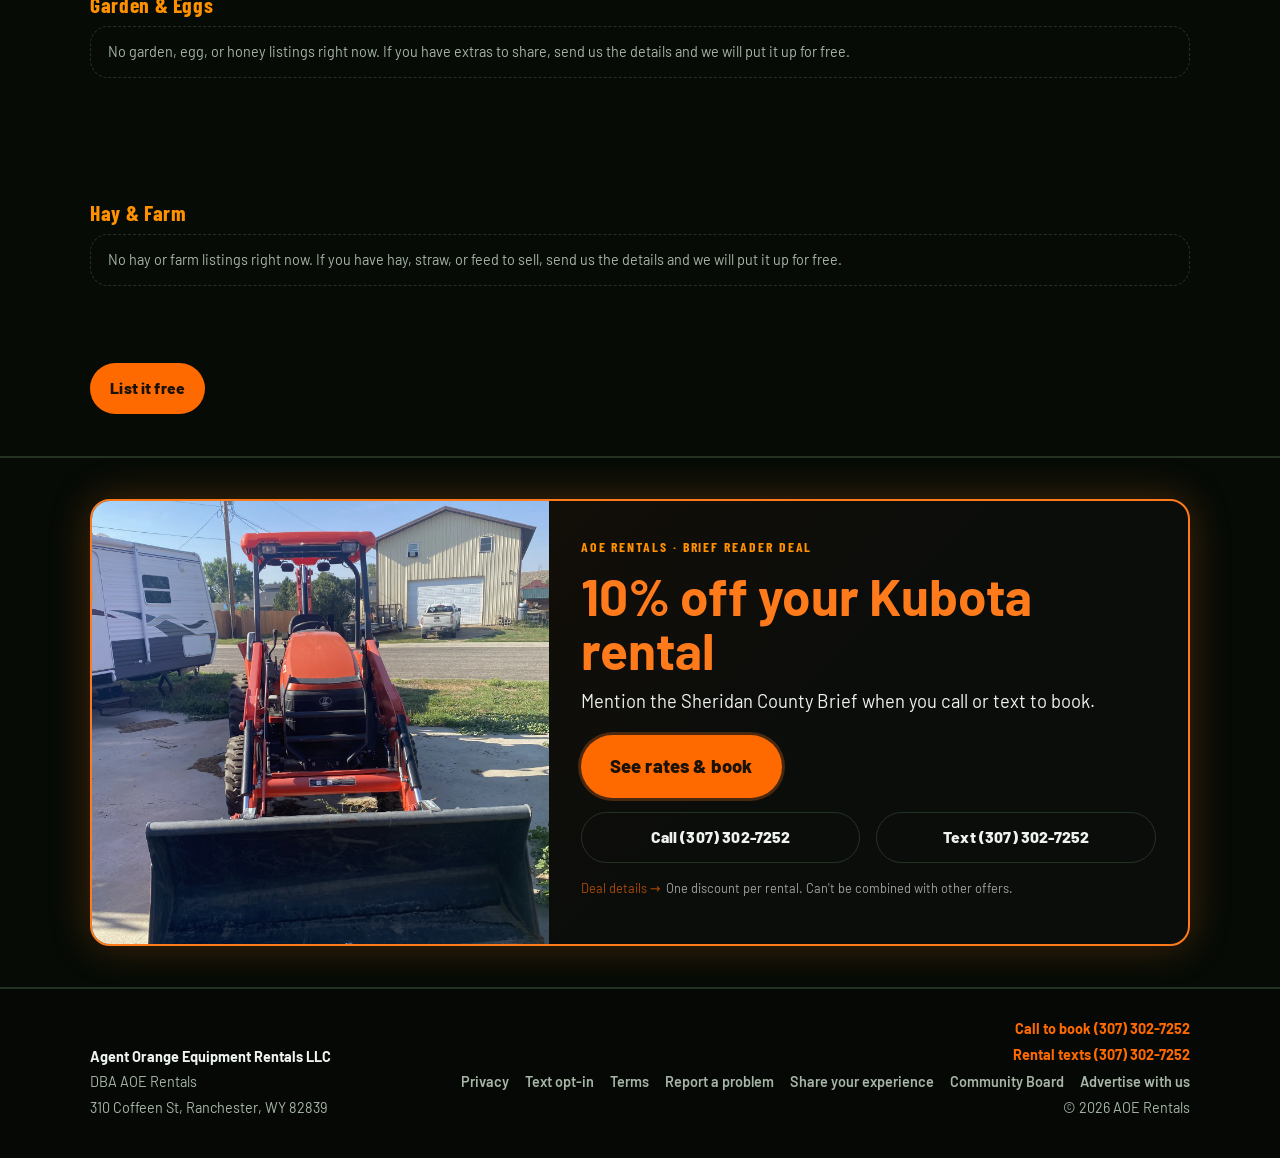
==== commit 6e8cdb49: "Add garden and farm sections to the community board The /yard-sales/ page is now a free community bo" ====
--- a/index.html
+++ b/index.html
@@ -38,7 +38,7 @@
         <div class="nav-text-links">
           <a href="/">Brief</a>
           <a href="/directory/">Directory</a>
-          <a href="/yard-sales/">Yard Sales</a>
+          <a href="/yard-sales/">Community Board</a>
           <a href="/rentals/">Rent the Kubota</a>
         </div>
       </nav>
@@ -101,11 +101,24 @@
     <section class="band" id="yard-sales">
       <div class="wrap">
         <p class="eyebrow">Free · Community</p>
-        <h2 class="section-title">Yard Sale Board</h2>
-        <p class="section-sub">Local yard and garage sales, listed free. Each sale comes down on its own after the last day.</p>
-        <div id="yard-sales-body"></div>
+        <h2 class="section-title">Free Community Board</h2>
+        <p class="section-sub">Yard sales, garden veggies and eggs, and hay or farm goods &mdash; listed free for Sheridan County neighbors. Listings come down on their own when they expire.</p>
+        <div class="community-board">
+          <section class="board-section" aria-labelledby="home-board-yard">
+            <h3 id="home-board-yard">Yard Sales</h3>
+            <div id="yard-sales-body"></div>
+          </section>
+          <section class="board-section" aria-labelledby="home-board-garden">
+            <h3 id="home-board-garden">Garden &amp; Eggs</h3>
+            <div id="garden-body"></div>
+          </section>
+          <section class="board-section" aria-labelledby="home-board-farm">
+            <h3 id="home-board-farm">Hay &amp; Farm</h3>
+            <div id="farm-body"></div>
+          </section>
+        </div>
         <div class="cta-row yard-sales-actions">
-          <a class="btn btn-primary" href="/yard-sales/">List your sale free</a>
+          <a class="btn btn-primary" href="/yard-sales/">List it free</a>
         </div>
       </div>
     </section>
@@ -145,7 +158,7 @@
           <a href="/terms.html">Terms</a>
           <a href="mailto:buzzbe+website@mail.grokbot.com?subject=AOE%20website%20problem%20report&amp;body=Page%20URL%3A%0A%0AWhat%20went%20wrong%3A%0A" title="Email us about a broken page or typo">Report a problem</a>
           <a href="mailto:buzzbe+experience@mail.grokbot.com?subject=Share%20my%20AOE%20experience&amp;body=Service%20used%20%28e.g.%20Kubota%20rental%2C%20trailer%2C%20other%29%3A%0A%0AYour%20experience%3A%0A%0APublic%20display%20name%20%28optional%29%3A%0A%0AMay%20we%20publish%20your%20comments%20on%20our%20website%3F%20Yes%20%2F%20No%20%28please%20choose%29%3A%0A%0ANote%3A%20Submissions%20are%20reviewed%20by%20us%20and%20are%20never%20posted%20automatically.%20Sending%20this%20email%20does%20not%20count%20as%20permission%20to%20publish.%0A" title="Email us about your rental">Share your experience</a>
-          <a href="/yard-sales/">Yard Sale Board</a>
+          <a href="/yard-sales/">Community Board</a>
           <a href="/advertise/">Advertise with us</a>
         </nav>
         <span>© <span id="y"></span> AOE Rentals</span>
--- a/styles.css
+++ b/styles.css
@@ -904,3 +904,14 @@
 .yard-sales-howto p{color:var(--muted);}
 .yard-sales-howto .check{margin:.7rem 0 0;}
 .yard-sales-howto .check a{font-weight:600;}
+
+.yard-sale-price{margin:.2rem 0 0;color:var(--accent);font-weight:700;}
+.yard-sale-contact{margin:.35rem 0 0;color:var(--text);}
+.board-jump{margin:-.4rem 0 1.4rem;color:var(--muted);}
+.board-jump a{font-weight:600;}
+.board-section{margin:0 0 1.8rem;}
+.board-section h2,.board-section h3{font-family:var(--display);letter-spacing:.03em;margin:0 0 .25rem;color:var(--accent2);}
+.board-section h2{font-size:1.7rem;}
+.board-section h3{font-size:1.35rem;}
+.board-lead{margin:0 0 .7rem;color:var(--muted);}
+.community-board .board-section{margin-bottom:1.2rem;}
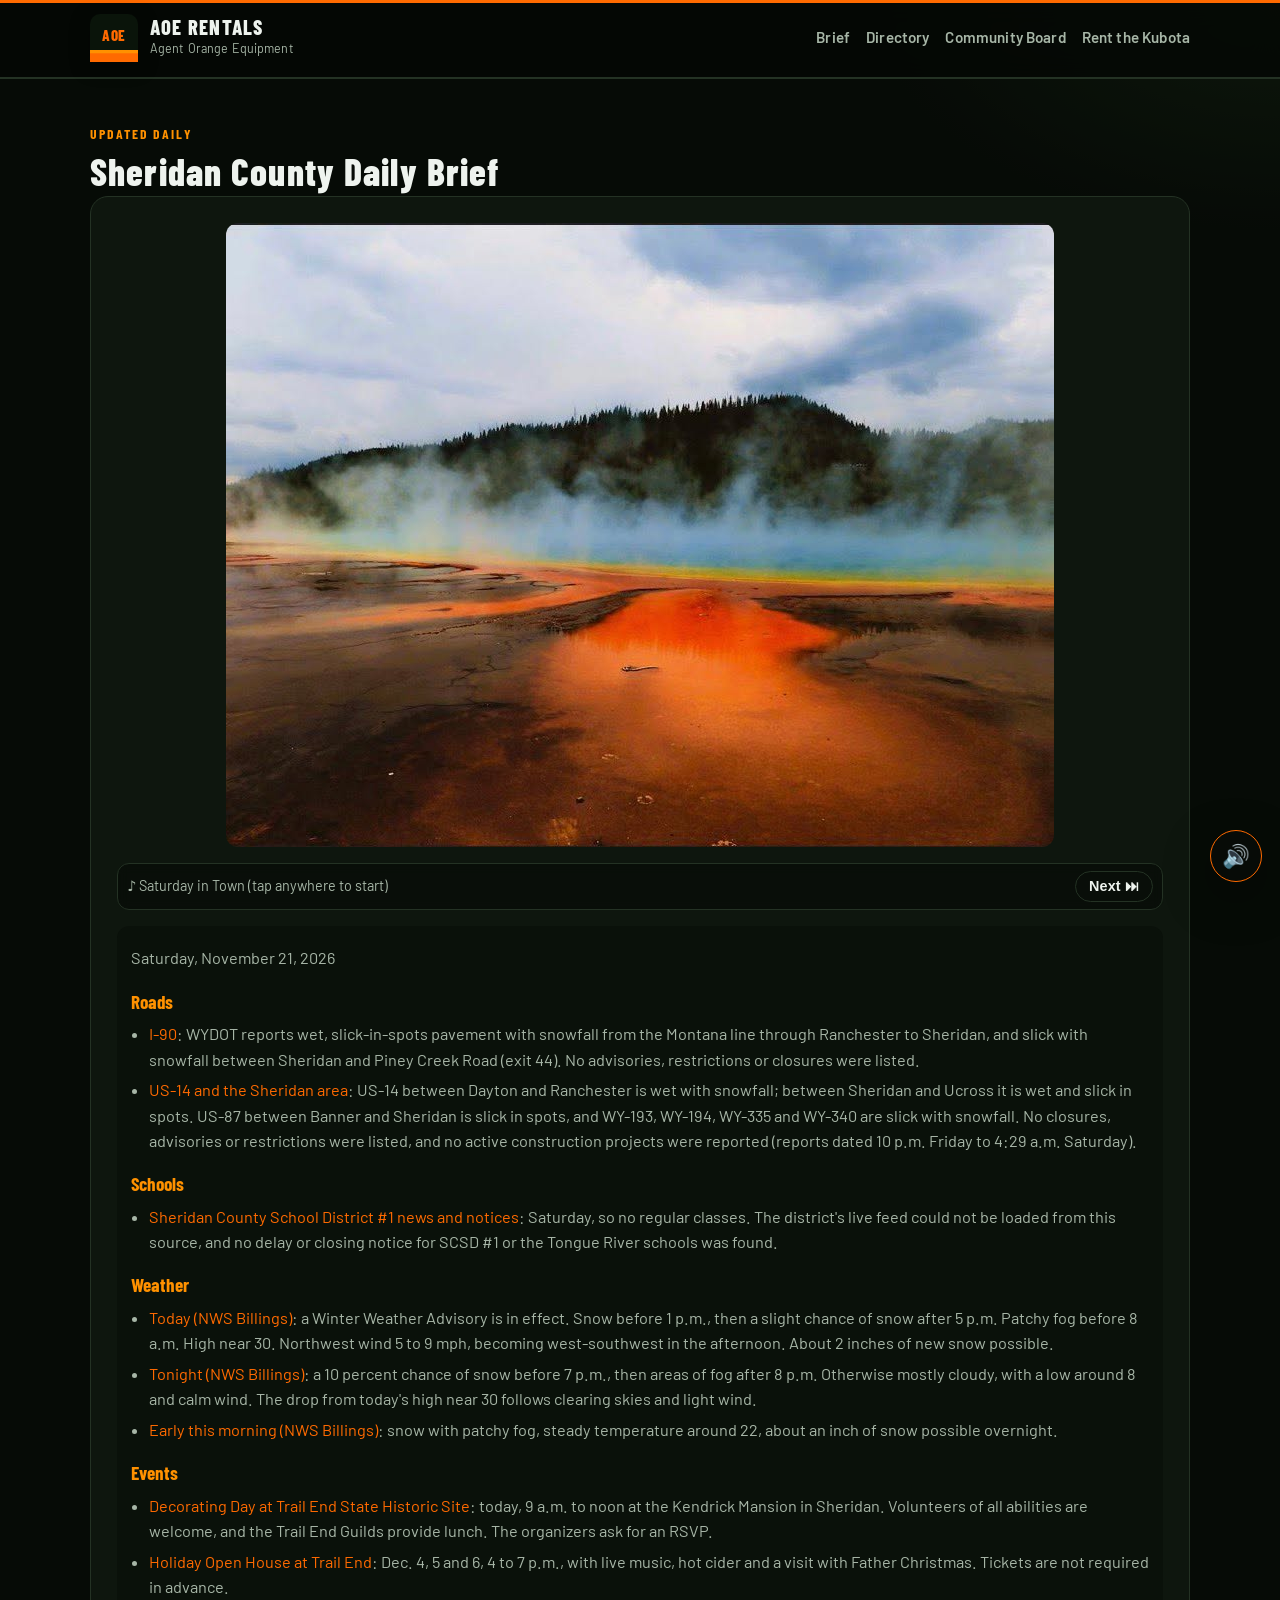
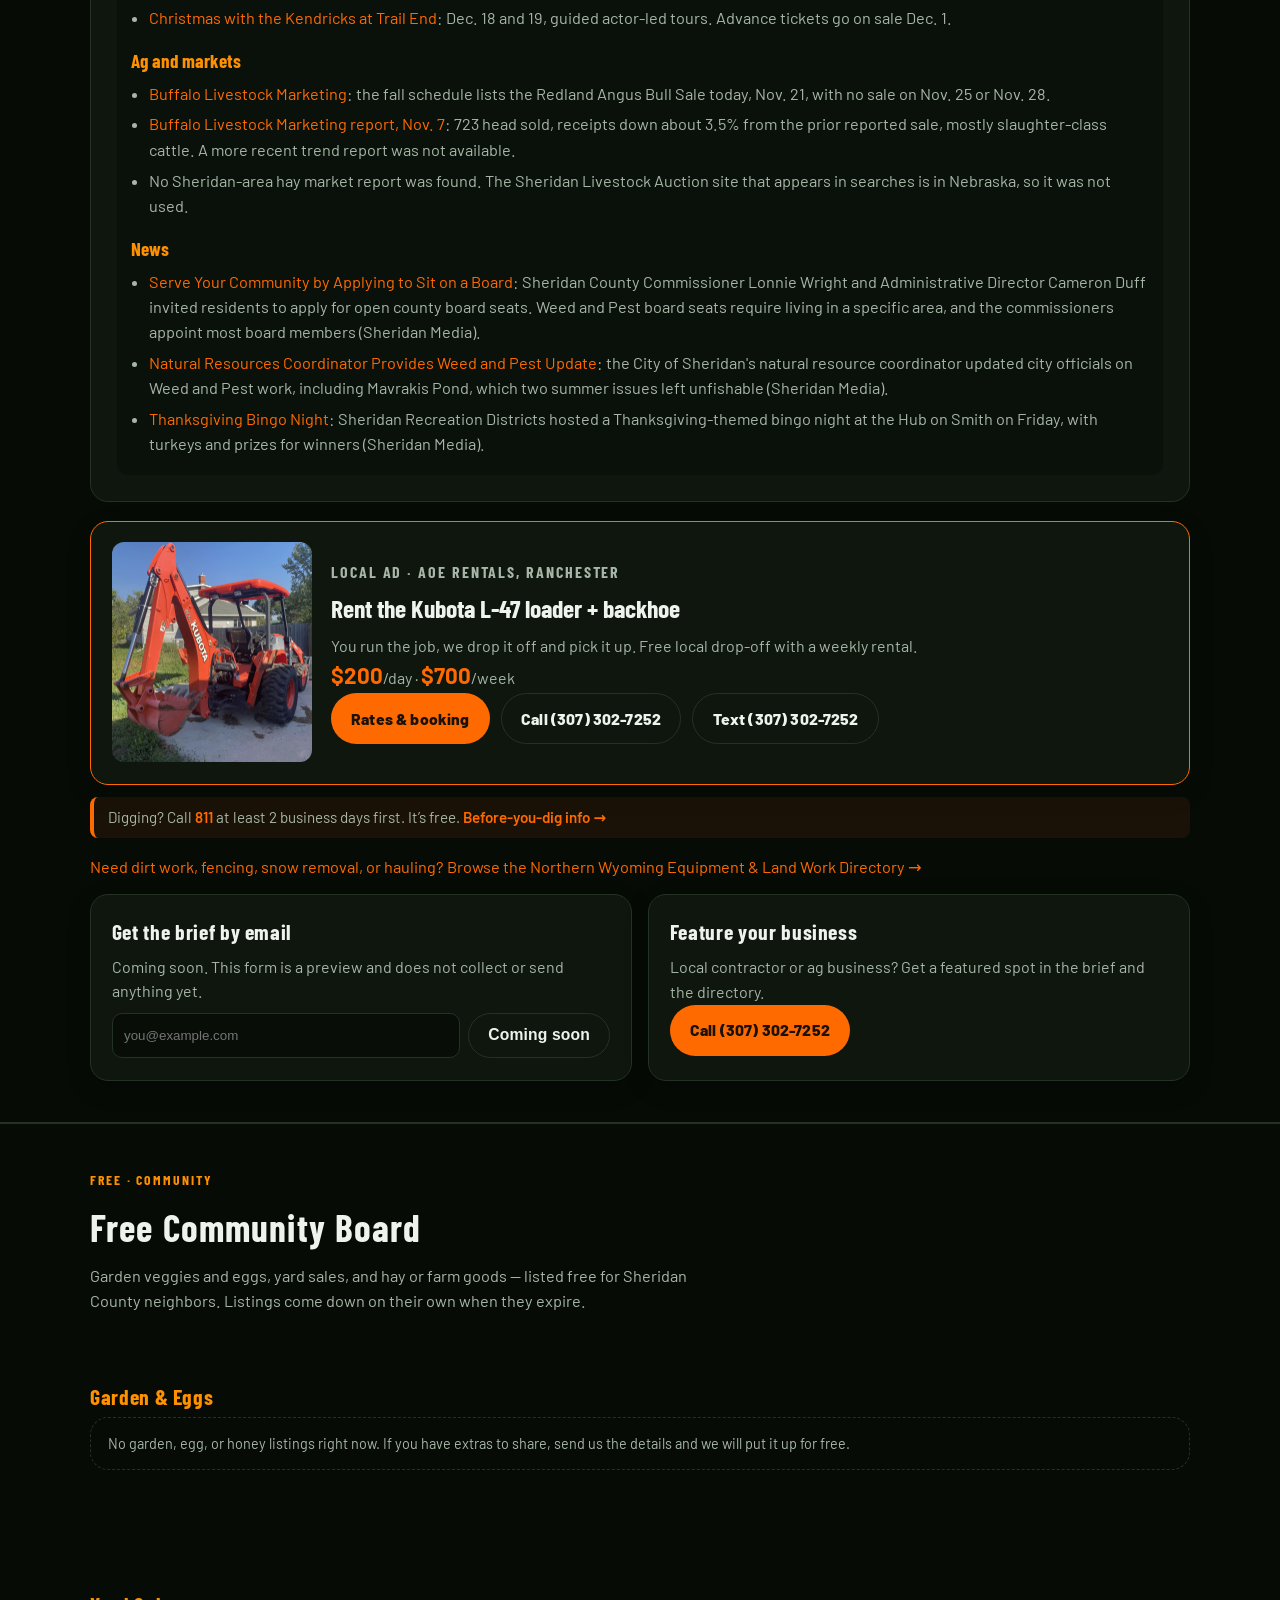
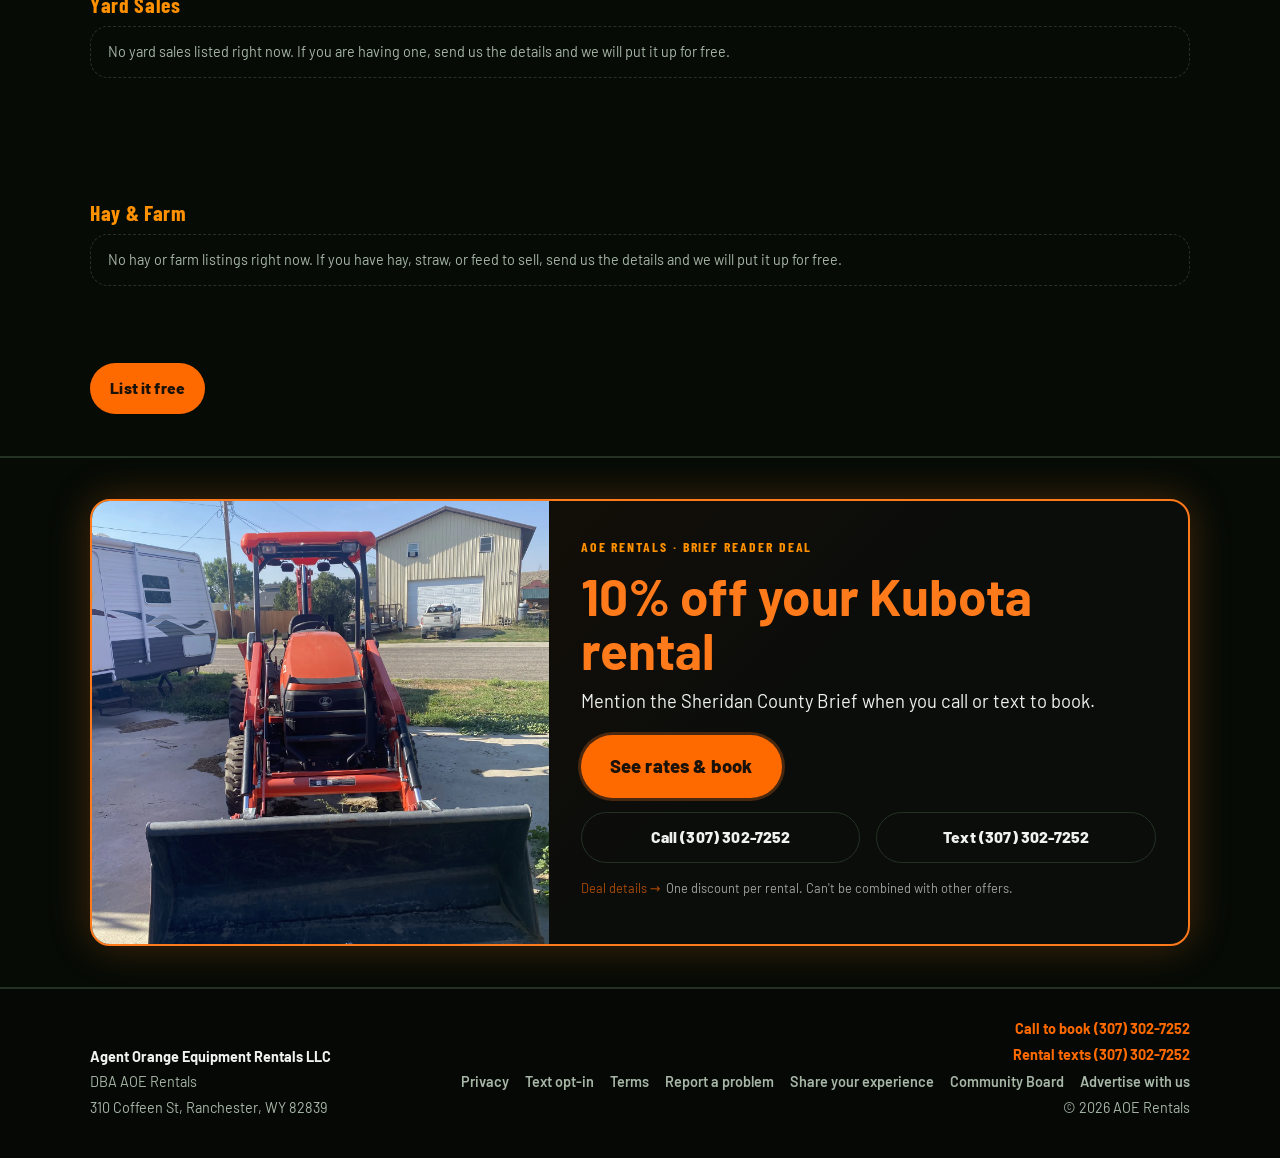
==== commit 2d09fc4c: "Put Garden & Eggs above Yard Sales on the community board Visitors now see Garden & Eggs first, then" ====
--- a/index.html
+++ b/index.html
@@ -102,15 +102,15 @@
       <div class="wrap">
         <p class="eyebrow">Free · Community</p>
         <h2 class="section-title">Free Community Board</h2>
-        <p class="section-sub">Yard sales, garden veggies and eggs, and hay or farm goods &mdash; listed free for Sheridan County neighbors. Listings come down on their own when they expire.</p>
+        <p class="section-sub">Garden veggies and eggs, yard sales, and hay or farm goods &mdash; listed free for Sheridan County neighbors. Listings come down on their own when they expire.</p>
         <div class="community-board">
+          <section class="board-section" aria-labelledby="home-board-garden">
+            <h3 id="home-board-garden">Garden &amp; Eggs</h3>
+            <div id="garden-body"></div>
+          </section>
           <section class="board-section" aria-labelledby="home-board-yard">
             <h3 id="home-board-yard">Yard Sales</h3>
             <div id="yard-sales-body"></div>
-          </section>
-          <section class="board-section" aria-labelledby="home-board-garden">
-            <h3 id="home-board-garden">Garden &amp; Eggs</h3>
-            <div id="garden-body"></div>
           </section>
           <section class="board-section" aria-labelledby="home-board-farm">
             <h3 id="home-board-farm">Hay &amp; Farm</h3>
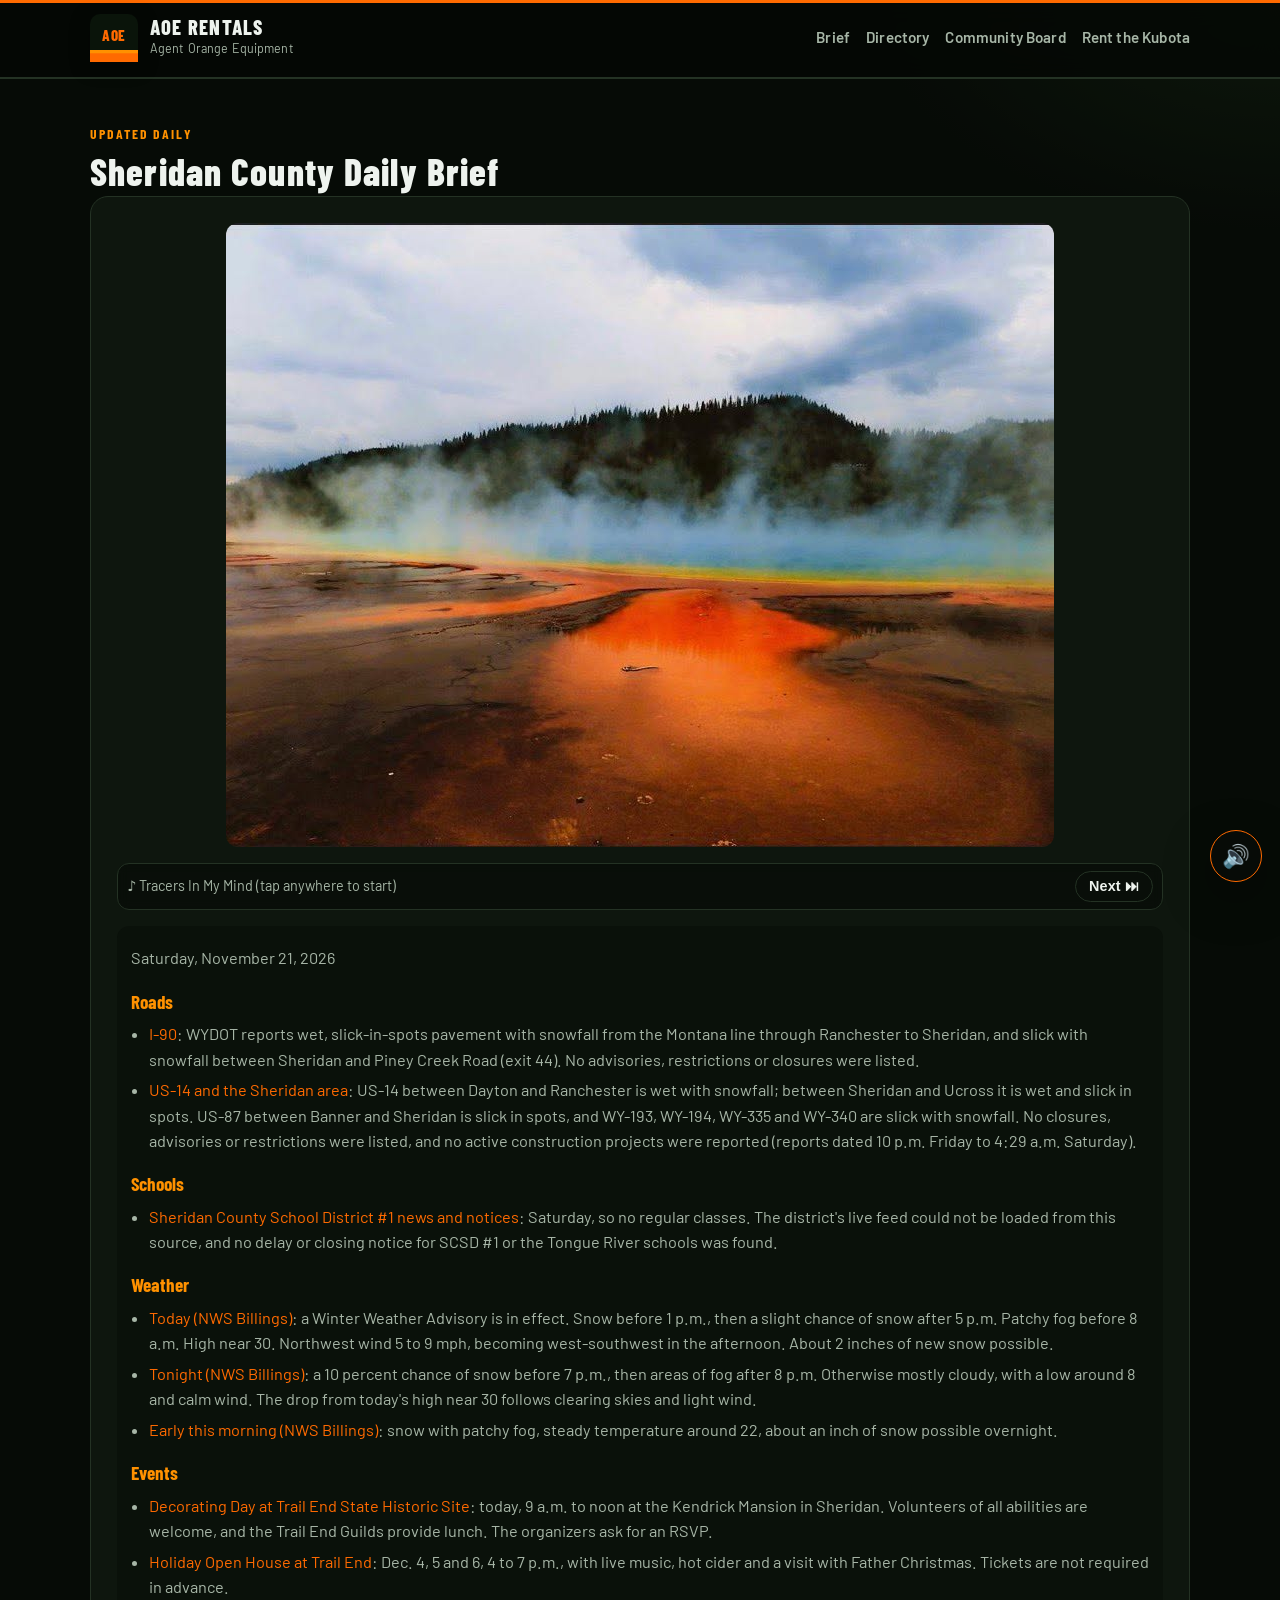
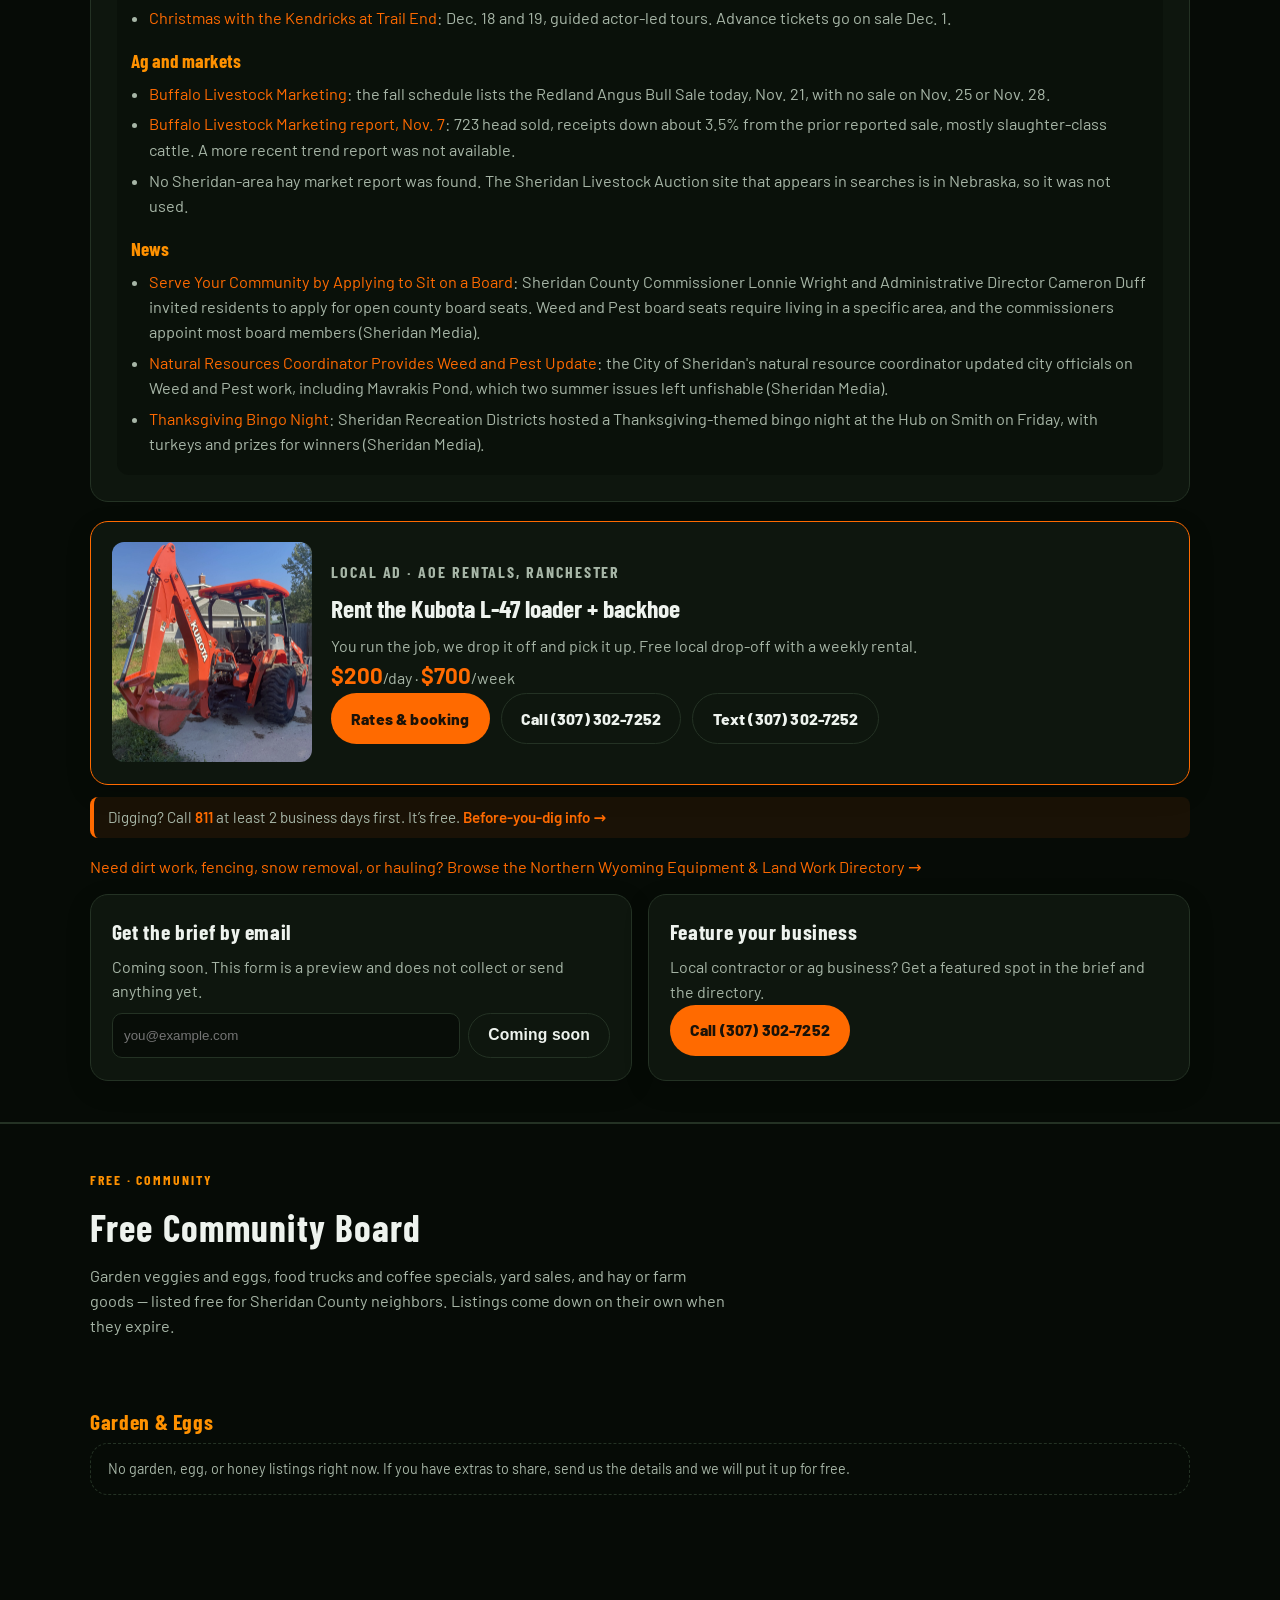
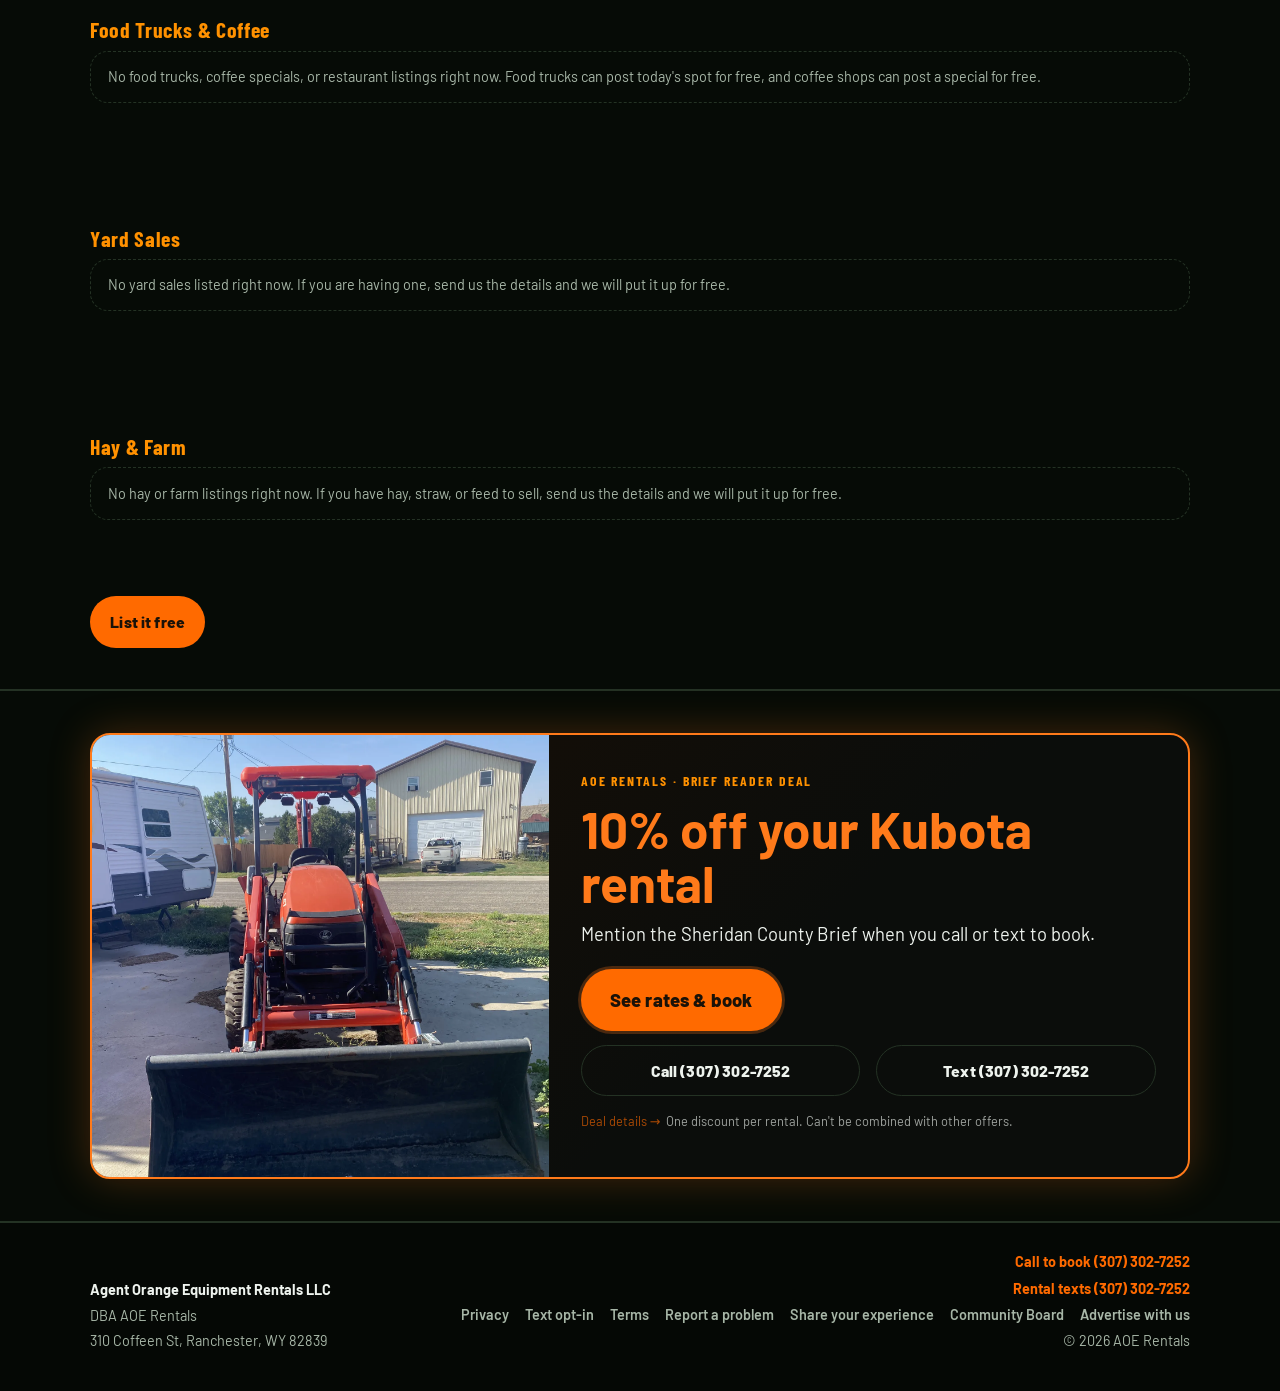
==== commit 210e052d: "Add Food Trucks & Coffee to the community board The new section sits under Garden & Eggs. Food truck" ====
--- a/index.html
+++ b/index.html
@@ -102,11 +102,15 @@
       <div class="wrap">
         <p class="eyebrow">Free · Community</p>
         <h2 class="section-title">Free Community Board</h2>
-        <p class="section-sub">Garden veggies and eggs, yard sales, and hay or farm goods &mdash; listed free for Sheridan County neighbors. Listings come down on their own when they expire.</p>
+        <p class="section-sub">Garden veggies and eggs, food trucks and coffee specials, yard sales, and hay or farm goods &mdash; listed free for Sheridan County neighbors. Listings come down on their own when they expire.</p>
         <div class="community-board">
           <section class="board-section" aria-labelledby="home-board-garden">
             <h3 id="home-board-garden">Garden &amp; Eggs</h3>
             <div id="garden-body"></div>
+          </section>
+          <section class="board-section" aria-labelledby="home-board-food">
+            <h3 id="home-board-food">Food Trucks &amp; Coffee</h3>
+            <div id="food-body"></div>
           </section>
           <section class="board-section" aria-labelledby="home-board-yard">
             <h3 id="home-board-yard">Yard Sales</h3>
--- a/styles.css
+++ b/styles.css
@@ -915,3 +915,5 @@
 .board-section h3{font-size:1.35rem;}
 .board-lead{margin:0 0 .7rem;color:var(--muted);}
 .community-board .board-section{margin-bottom:1.2rem;}
+
+.board-sponsored{display:inline-block;margin-left:.45rem;padding:.08rem .45rem;border:1px solid var(--line);border-radius:999px;color:var(--muted);font-size:.72rem;font-weight:700;letter-spacing:.05em;text-transform:uppercase;vertical-align:middle;}
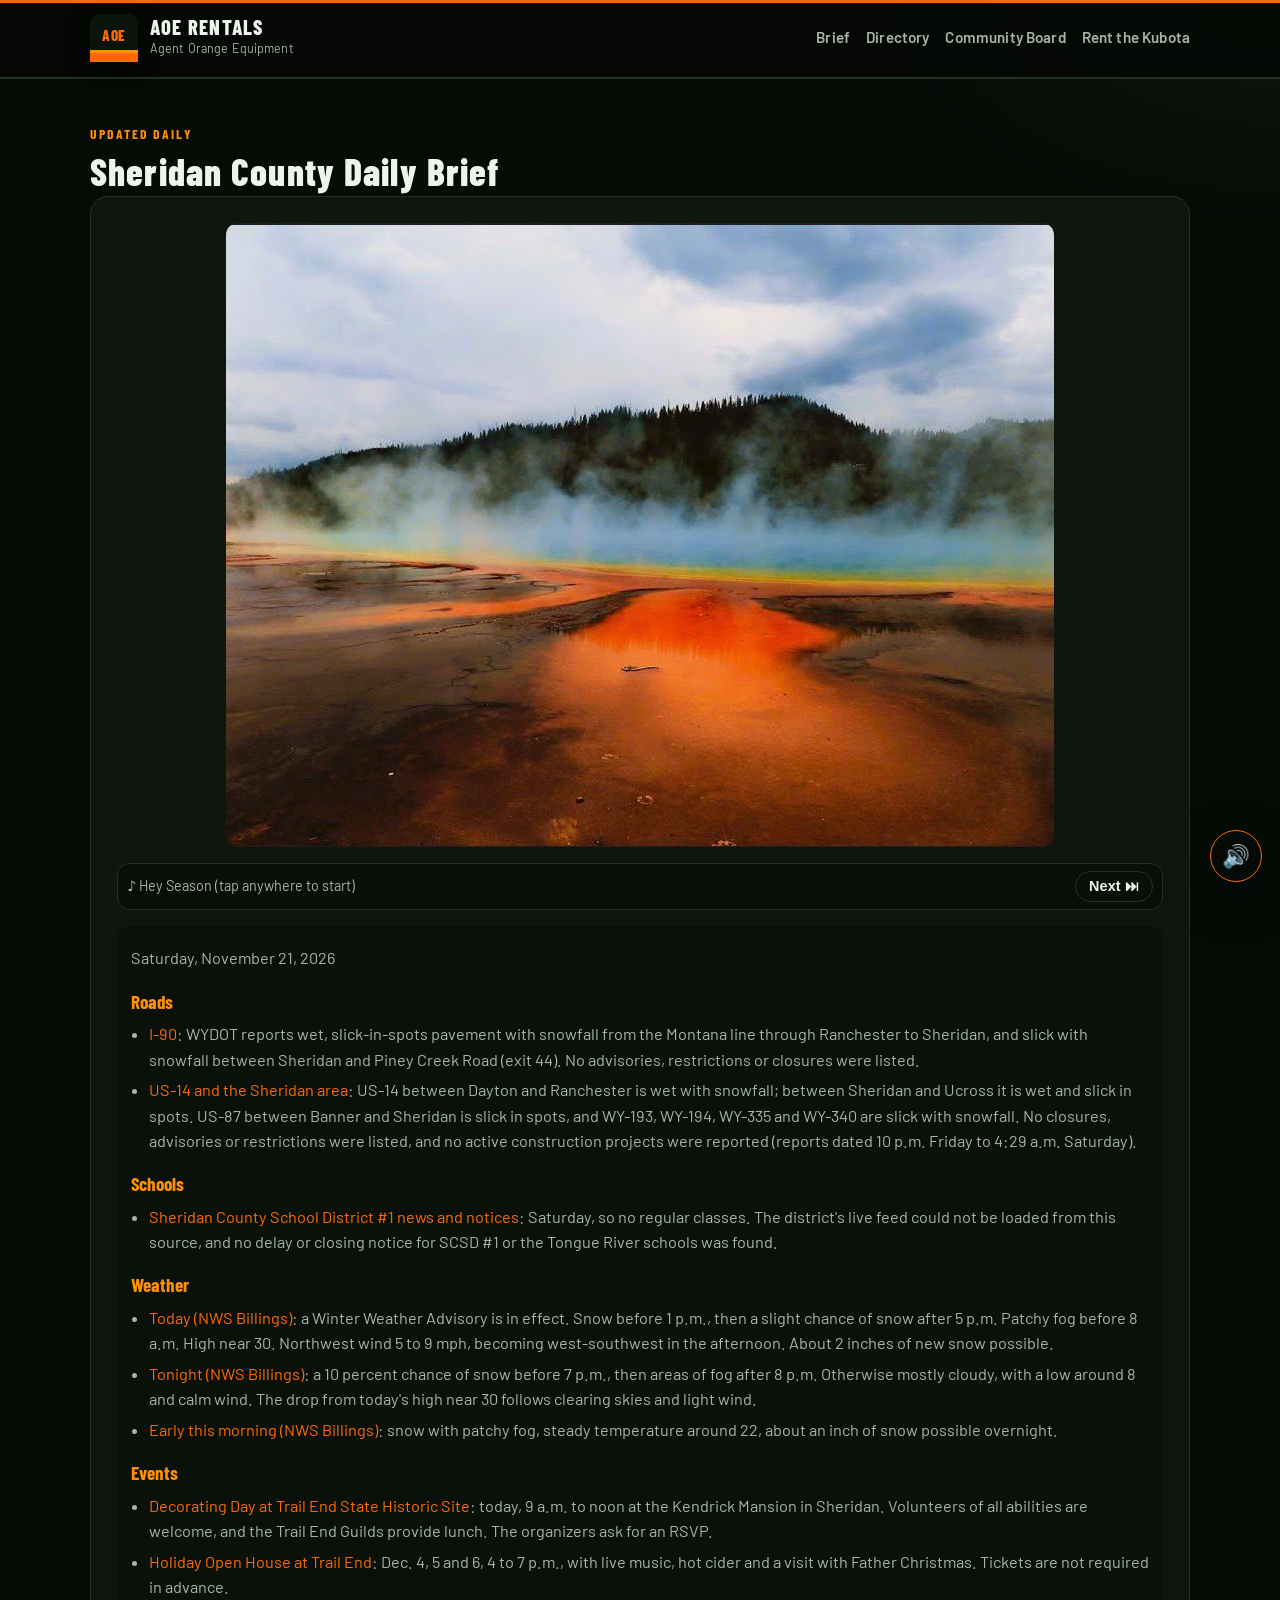
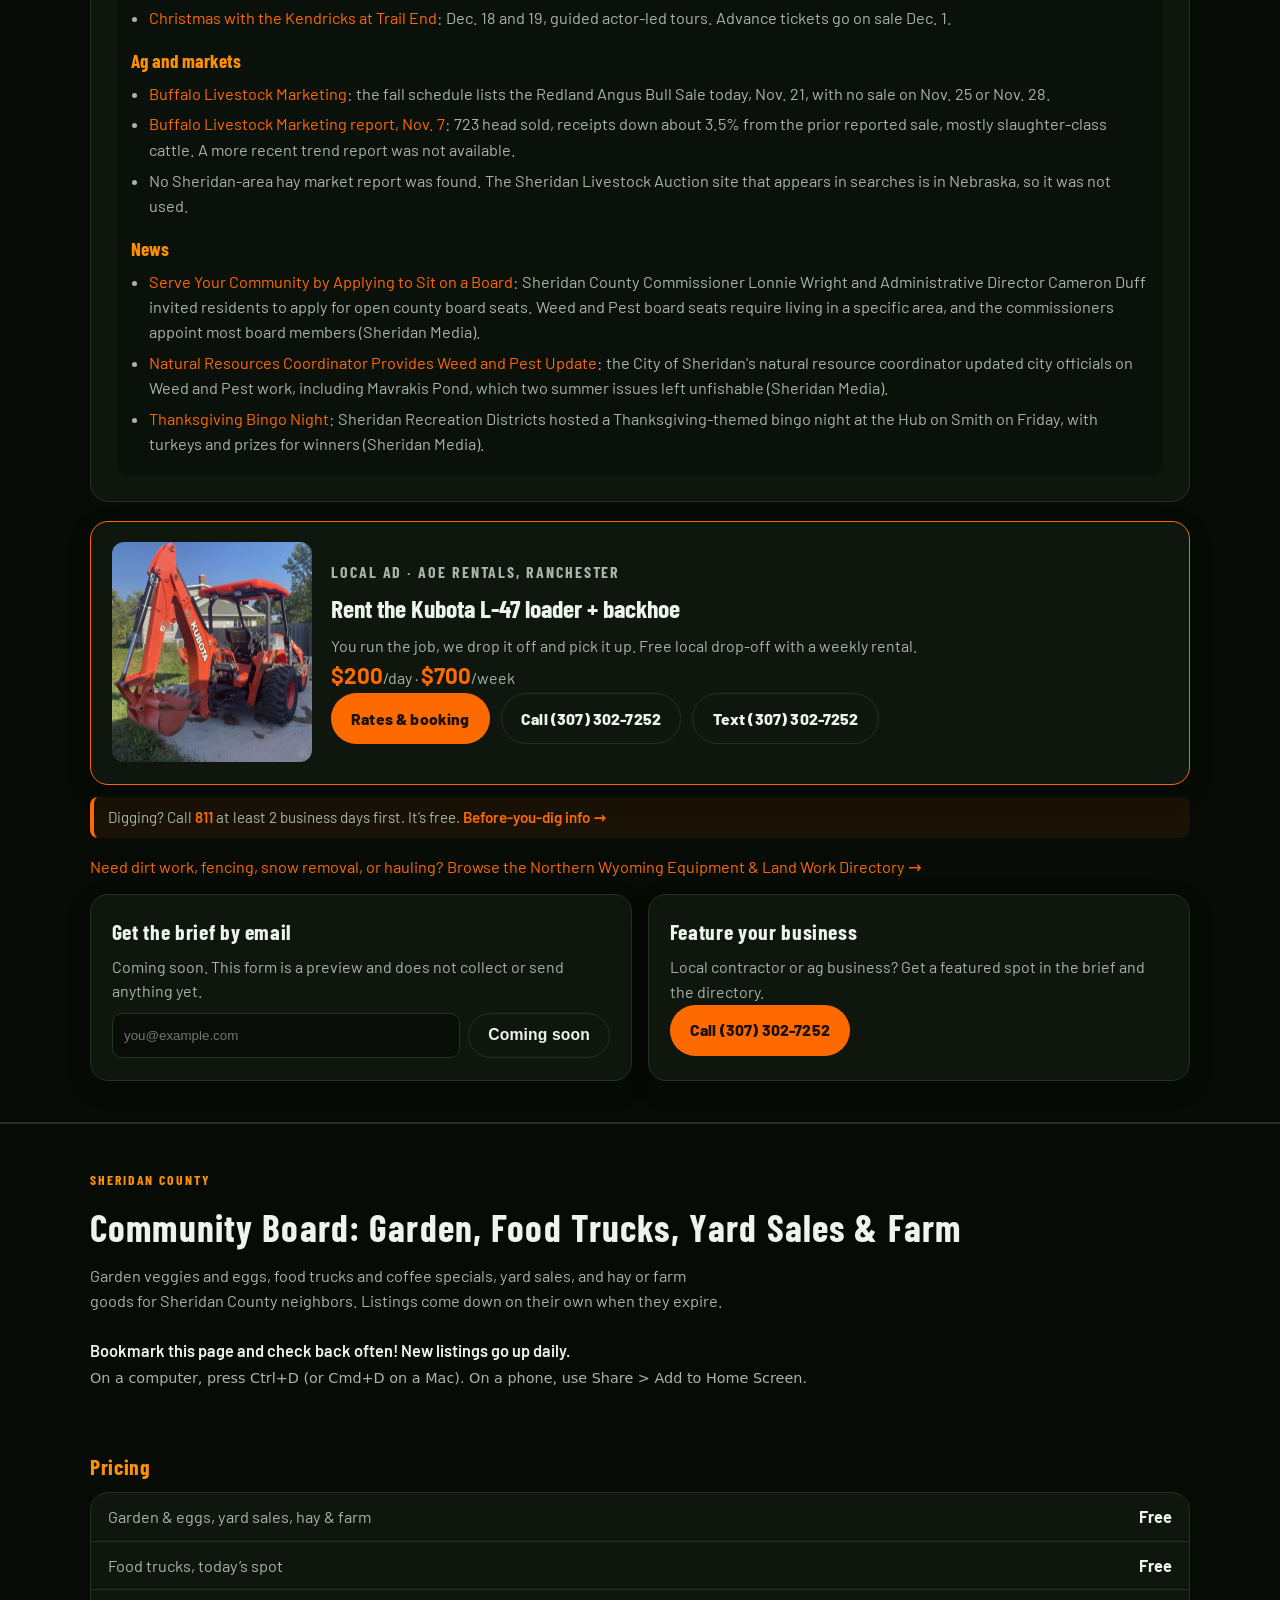
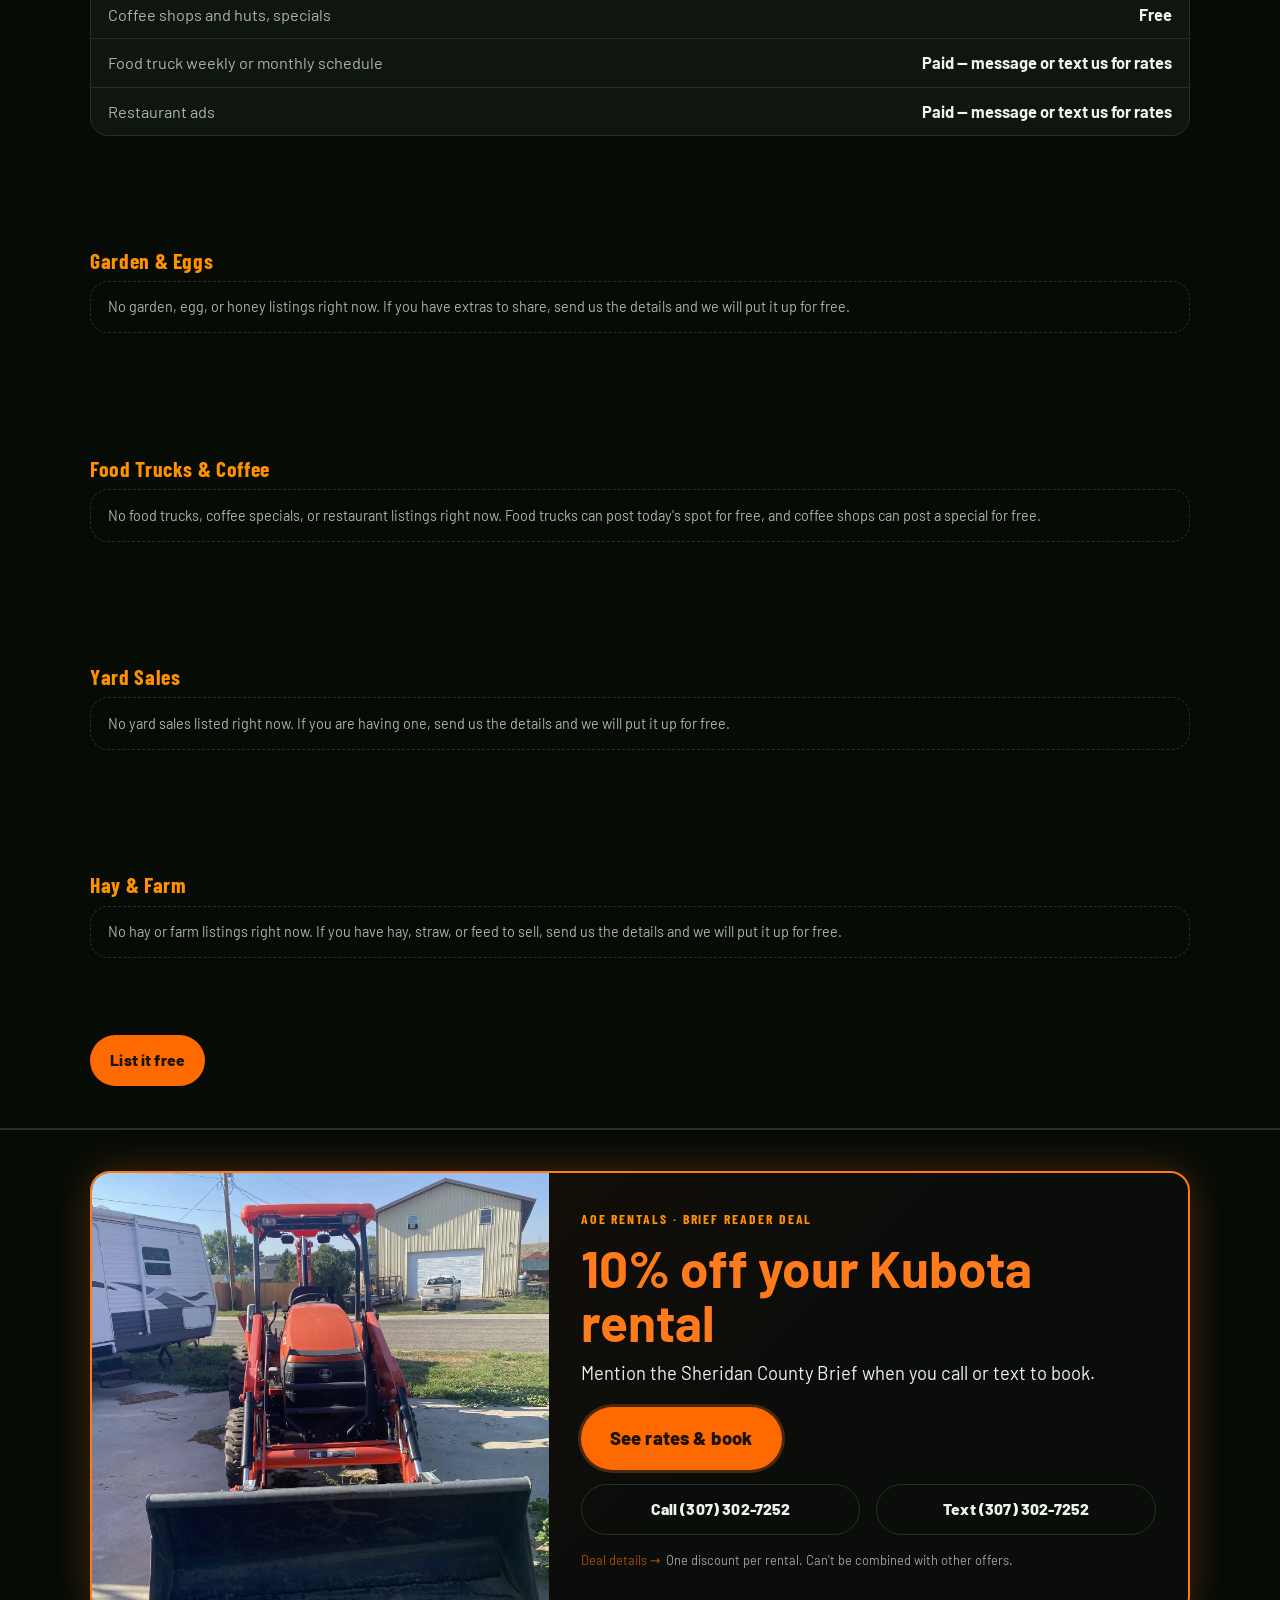
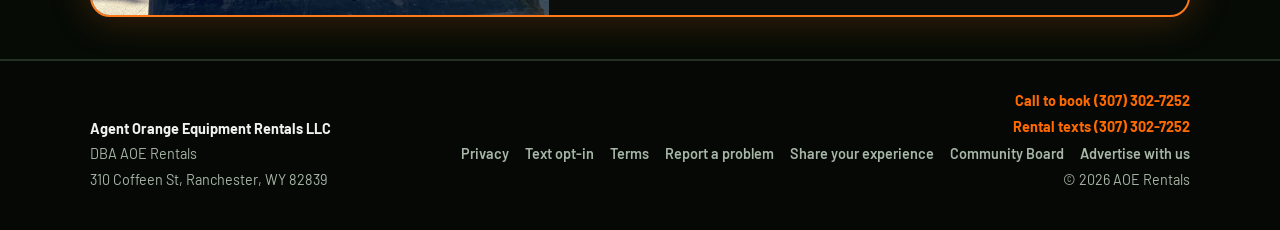
==== commit 560212a0: "Clarify community board heading, pricing, and bookmark line Drop "Free" from the kicker and title so" ====
--- a/index.html
+++ b/index.html
@@ -100,9 +100,20 @@
     </section>
     <section class="band" id="yard-sales">
       <div class="wrap">
-        <p class="eyebrow">Free · Community</p>
-        <h2 class="section-title">Free Community Board</h2>
-        <p class="section-sub">Garden veggies and eggs, food trucks and coffee specials, yard sales, and hay or farm goods &mdash; listed free for Sheridan County neighbors. Listings come down on their own when they expire.</p>
+        <p class="eyebrow">Sheridan County</p>
+        <h2 class="section-title">Community Board: Garden, Food Trucks, Yard Sales &amp; Farm</h2>
+        <p class="section-sub">Garden veggies and eggs, food trucks and coffee specials, yard sales, and hay or farm goods for Sheridan County neighbors. Listings come down on their own when they expire.</p>
+        <p class="board-bookmark">Bookmark this page and check back often! New listings go up daily. <span class="board-bookmark-hint">On a computer, press Ctrl+D (or Cmd+D on a Mac). On a phone, use Share &gt; Add to Home Screen.</span></p>
+        <section class="board-pricing" aria-labelledby="home-board-pricing-title">
+          <h3 id="home-board-pricing-title">Pricing</h3>
+          <ul class="board-pricing-list">
+            <li><span>Garden &amp; eggs, yard sales, hay &amp; farm</span> <strong>Free</strong></li>
+            <li><span>Food trucks, today&rsquo;s spot</span> <strong>Free</strong></li>
+            <li><span>Coffee shops and huts, specials</span> <strong>Free</strong></li>
+            <li><span>Food truck weekly or monthly schedule</span> <strong>Paid &mdash; message or text us for rates</strong></li>
+            <li><span>Restaurant ads</span> <strong>Paid &mdash; message or text us for rates</strong></li>
+          </ul>
+        </section>
         <div class="community-board">
           <section class="board-section" aria-labelledby="home-board-garden">
             <h3 id="home-board-garden">Garden &amp; Eggs</h3>
--- a/styles.css
+++ b/styles.css
@@ -917,3 +917,17 @@
 .community-board .board-section{margin-bottom:1.2rem;}
 
 .board-sponsored{display:inline-block;margin-left:.45rem;padding:.08rem .45rem;border:1px solid var(--line);border-radius:999px;color:var(--muted);font-size:.72rem;font-weight:700;letter-spacing:.05em;text-transform:uppercase;vertical-align:middle;}
+
+.board-bookmark{margin:0 0 1.15rem;color:var(--text);font-weight:600;}
+.board-bookmark-hint{display:block;margin-top:.25rem;color:var(--muted);font-weight:500;font-size:.9rem;}
+.board-pricing{margin:0 0 1.5rem;}
+.board-pricing h2,.board-pricing h3{font-family:var(--display);letter-spacing:.03em;margin:0 0 .55rem;color:var(--accent2);font-size:1.35rem;}
+.board-pricing-list{list-style:none;padding:0;margin:0;border:1px solid var(--line);border-radius:var(--radius);background:var(--card);overflow:hidden;}
+.board-pricing-list li{display:flex;justify-content:space-between;align-items:baseline;gap:.9rem 1.2rem;padding:.7rem 1.05rem;border-top:1px solid var(--line);color:var(--muted);}
+.board-pricing-list li:first-child{border-top:0;}
+.board-pricing-list span{min-width:0;}
+.board-pricing-list strong{color:var(--text);font-weight:700;text-align:right;flex:0 1 auto;}
+@media (max-width:560px){
+  .board-pricing-list li{flex-direction:column;gap:.15rem;align-items:flex-start;}
+  .board-pricing-list strong{text-align:left;}
+}
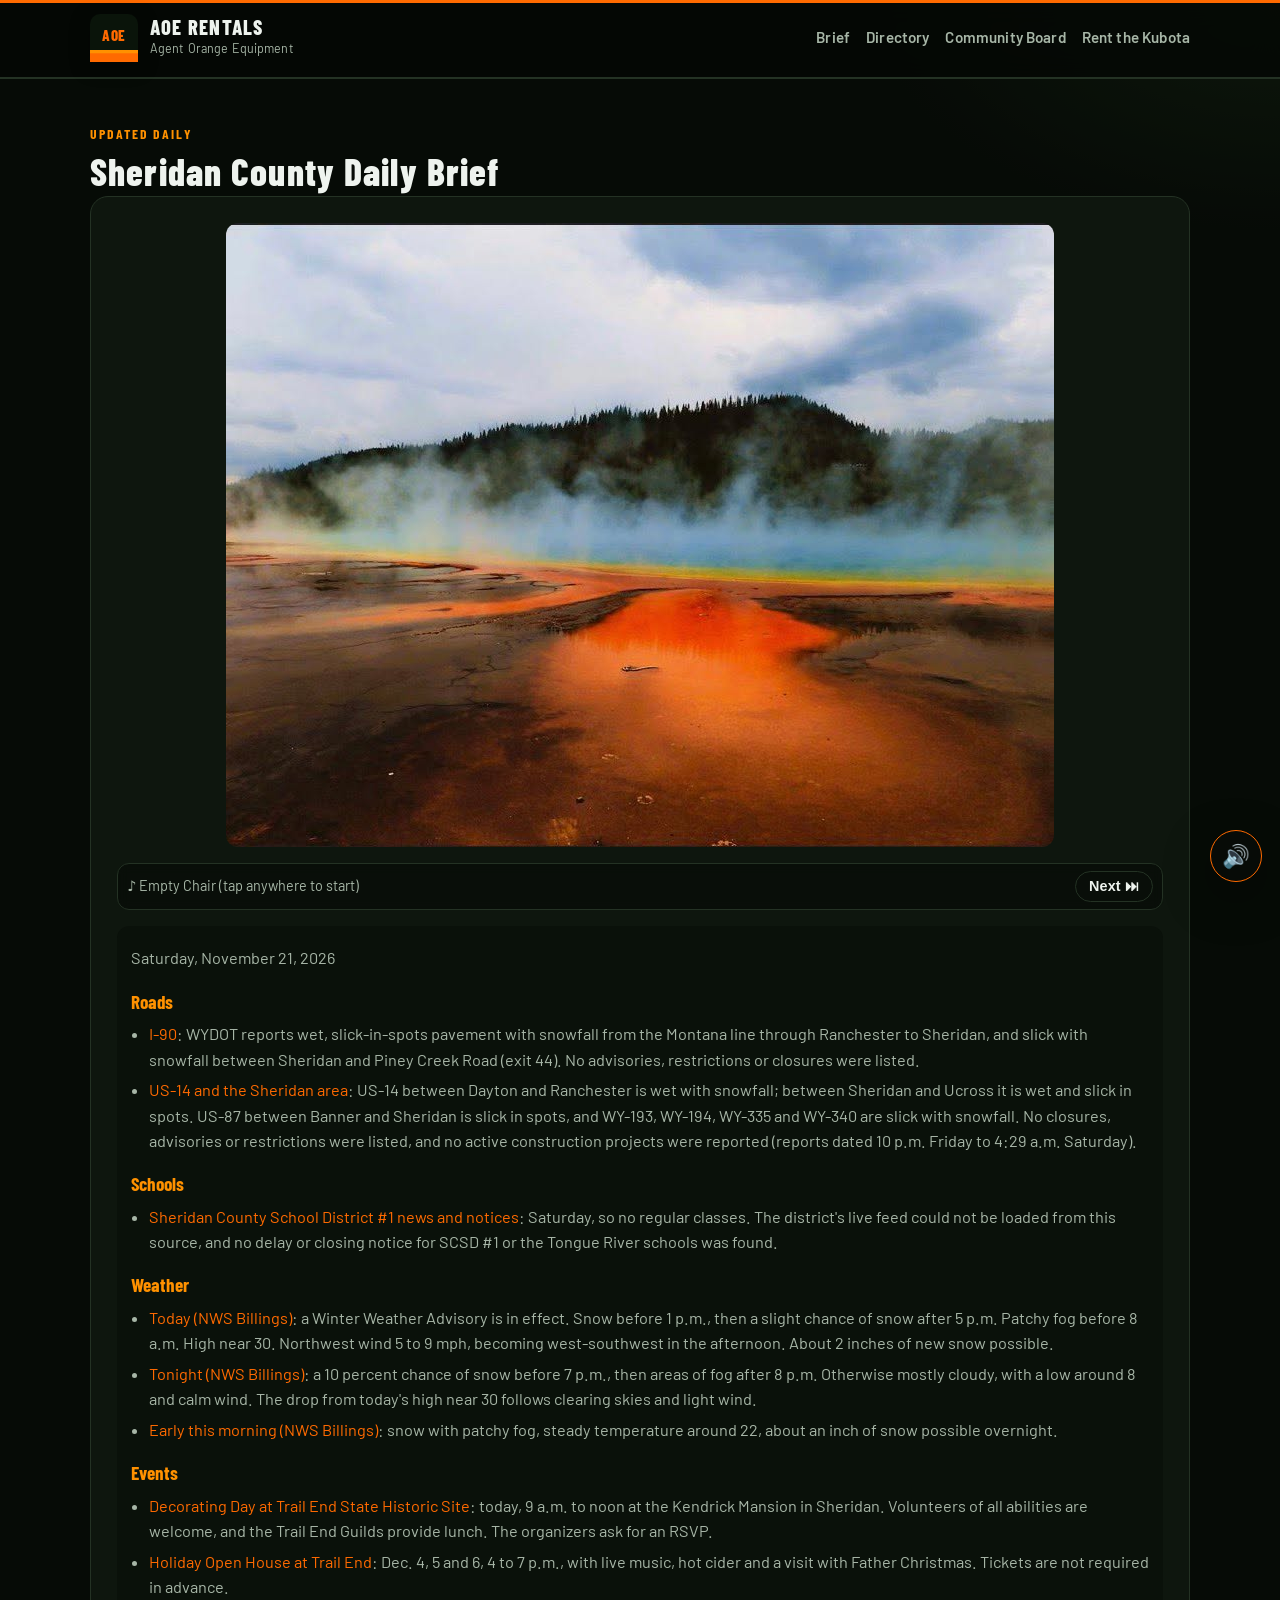
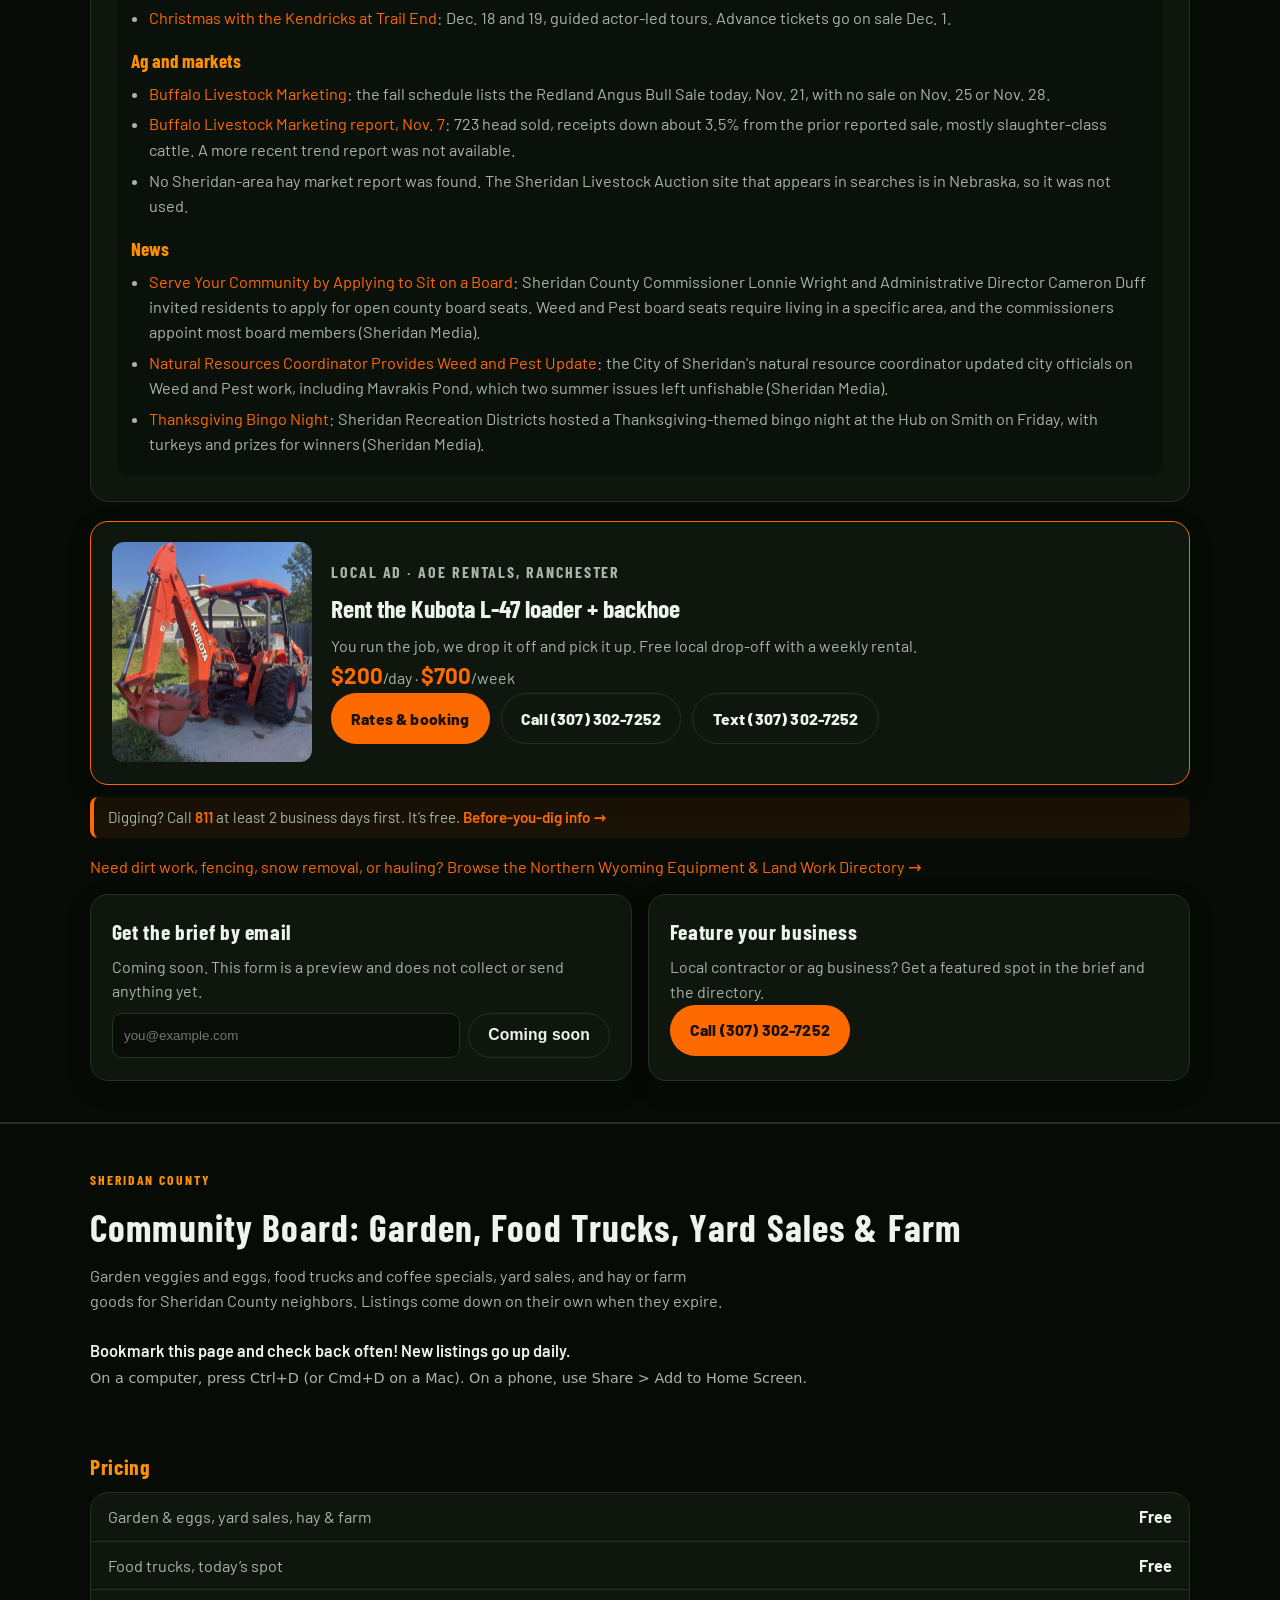
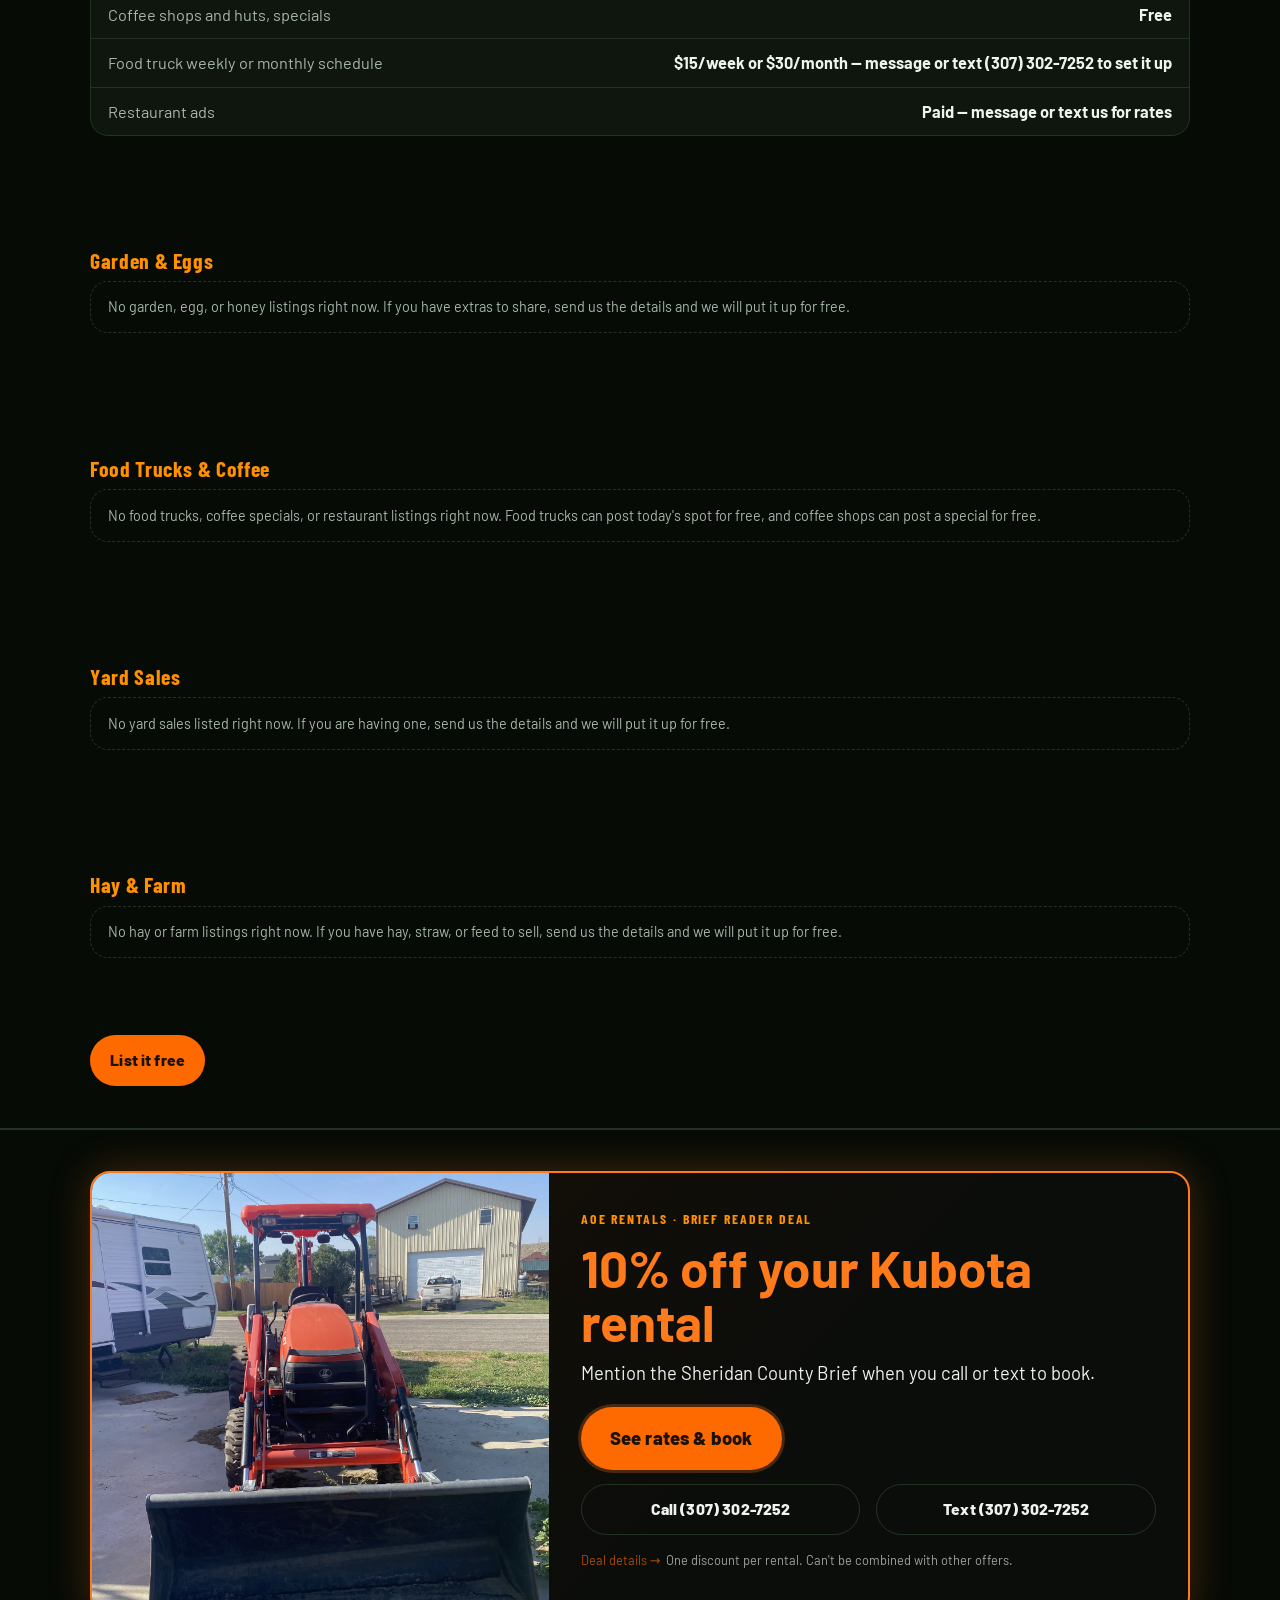
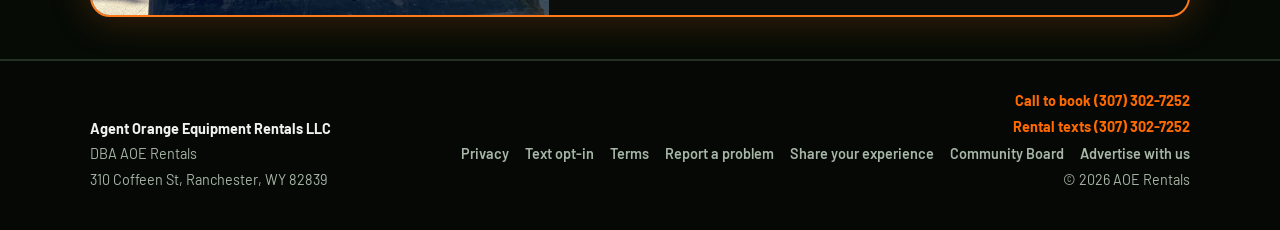
==== commit abaf00aa: "Set food truck schedule prices at $15/week and $30/month The pricing list now shows those rates and " ====
--- a/index.html
+++ b/index.html
@@ -110,7 +110,7 @@
             <li><span>Garden &amp; eggs, yard sales, hay &amp; farm</span> <strong>Free</strong></li>
             <li><span>Food trucks, today&rsquo;s spot</span> <strong>Free</strong></li>
             <li><span>Coffee shops and huts, specials</span> <strong>Free</strong></li>
-            <li><span>Food truck weekly or monthly schedule</span> <strong>Paid &mdash; message or text us for rates</strong></li>
+            <li><span>Food truck weekly or monthly schedule</span> <strong>$15/week or $30/month &mdash; message or text (307) 302-7252 to set it up</strong></li>
             <li><span>Restaurant ads</span> <strong>Paid &mdash; message or text us for rates</strong></li>
           </ul>
         </section>
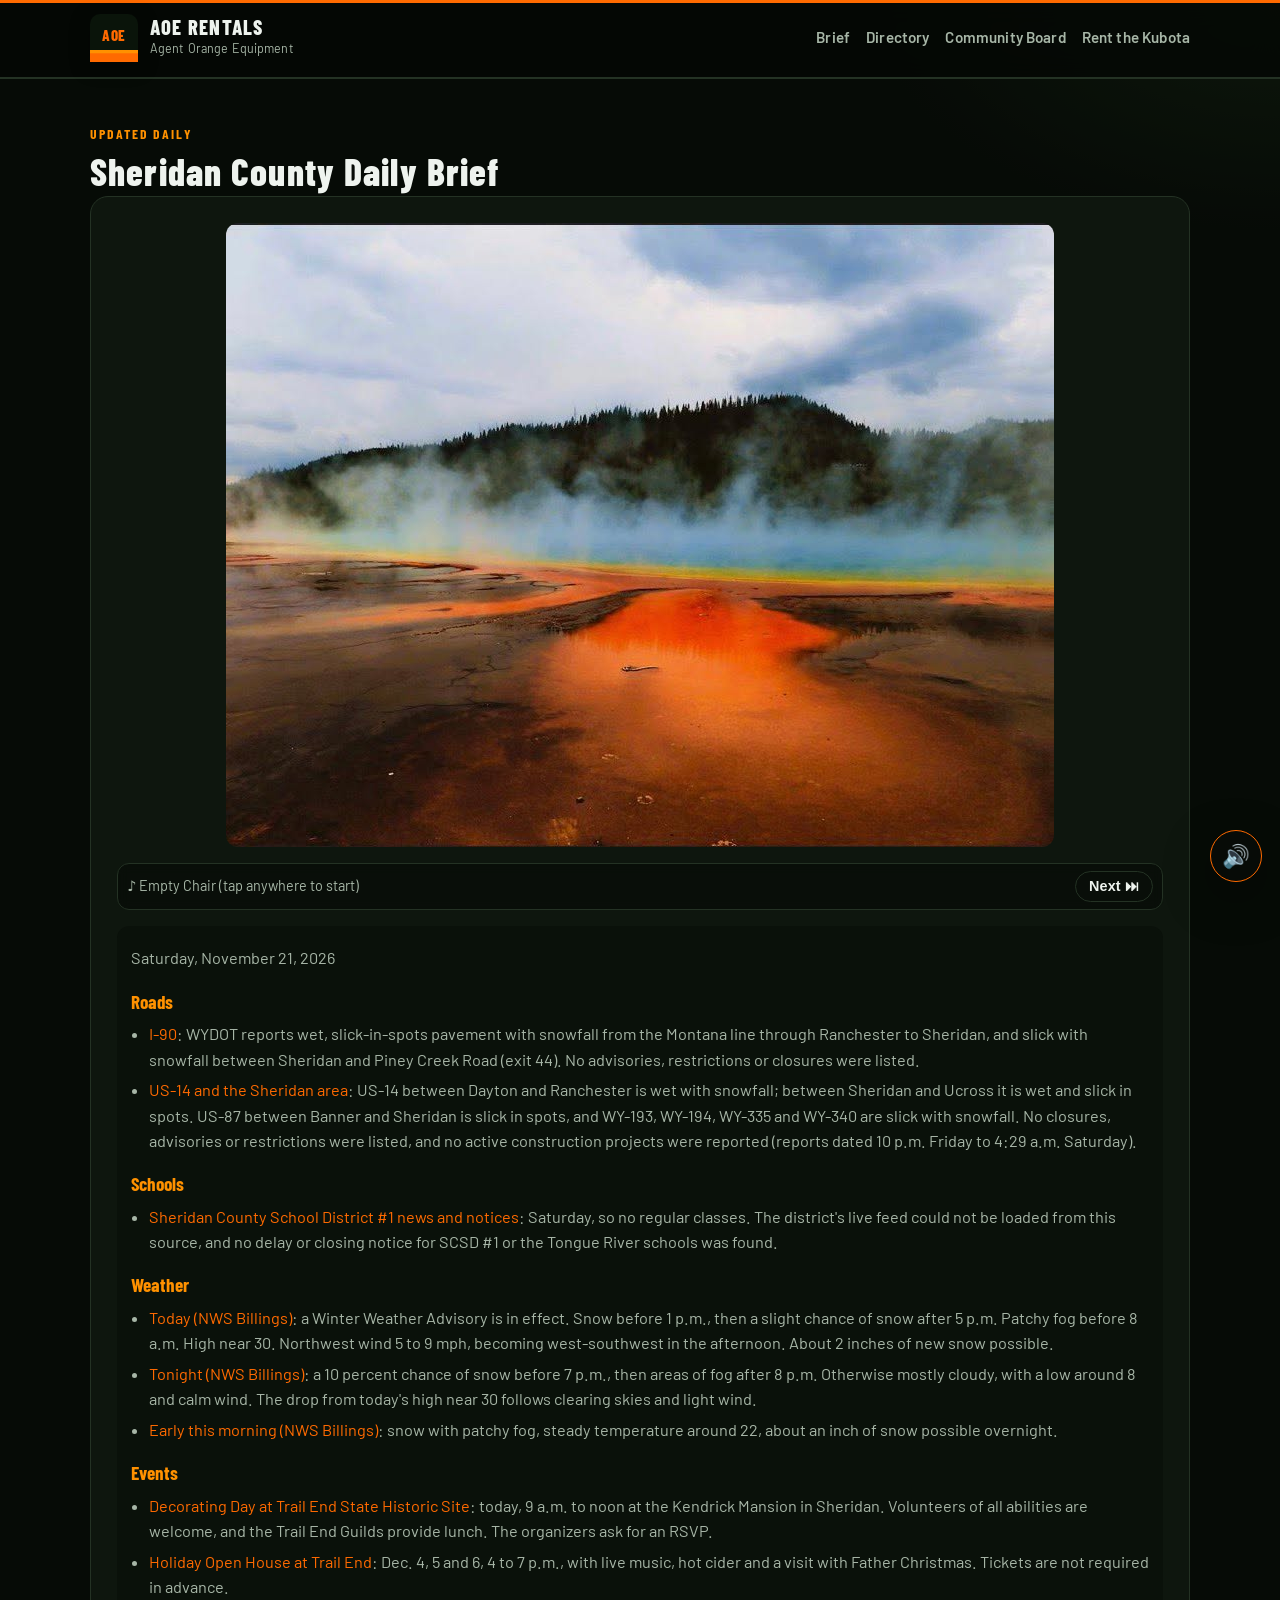
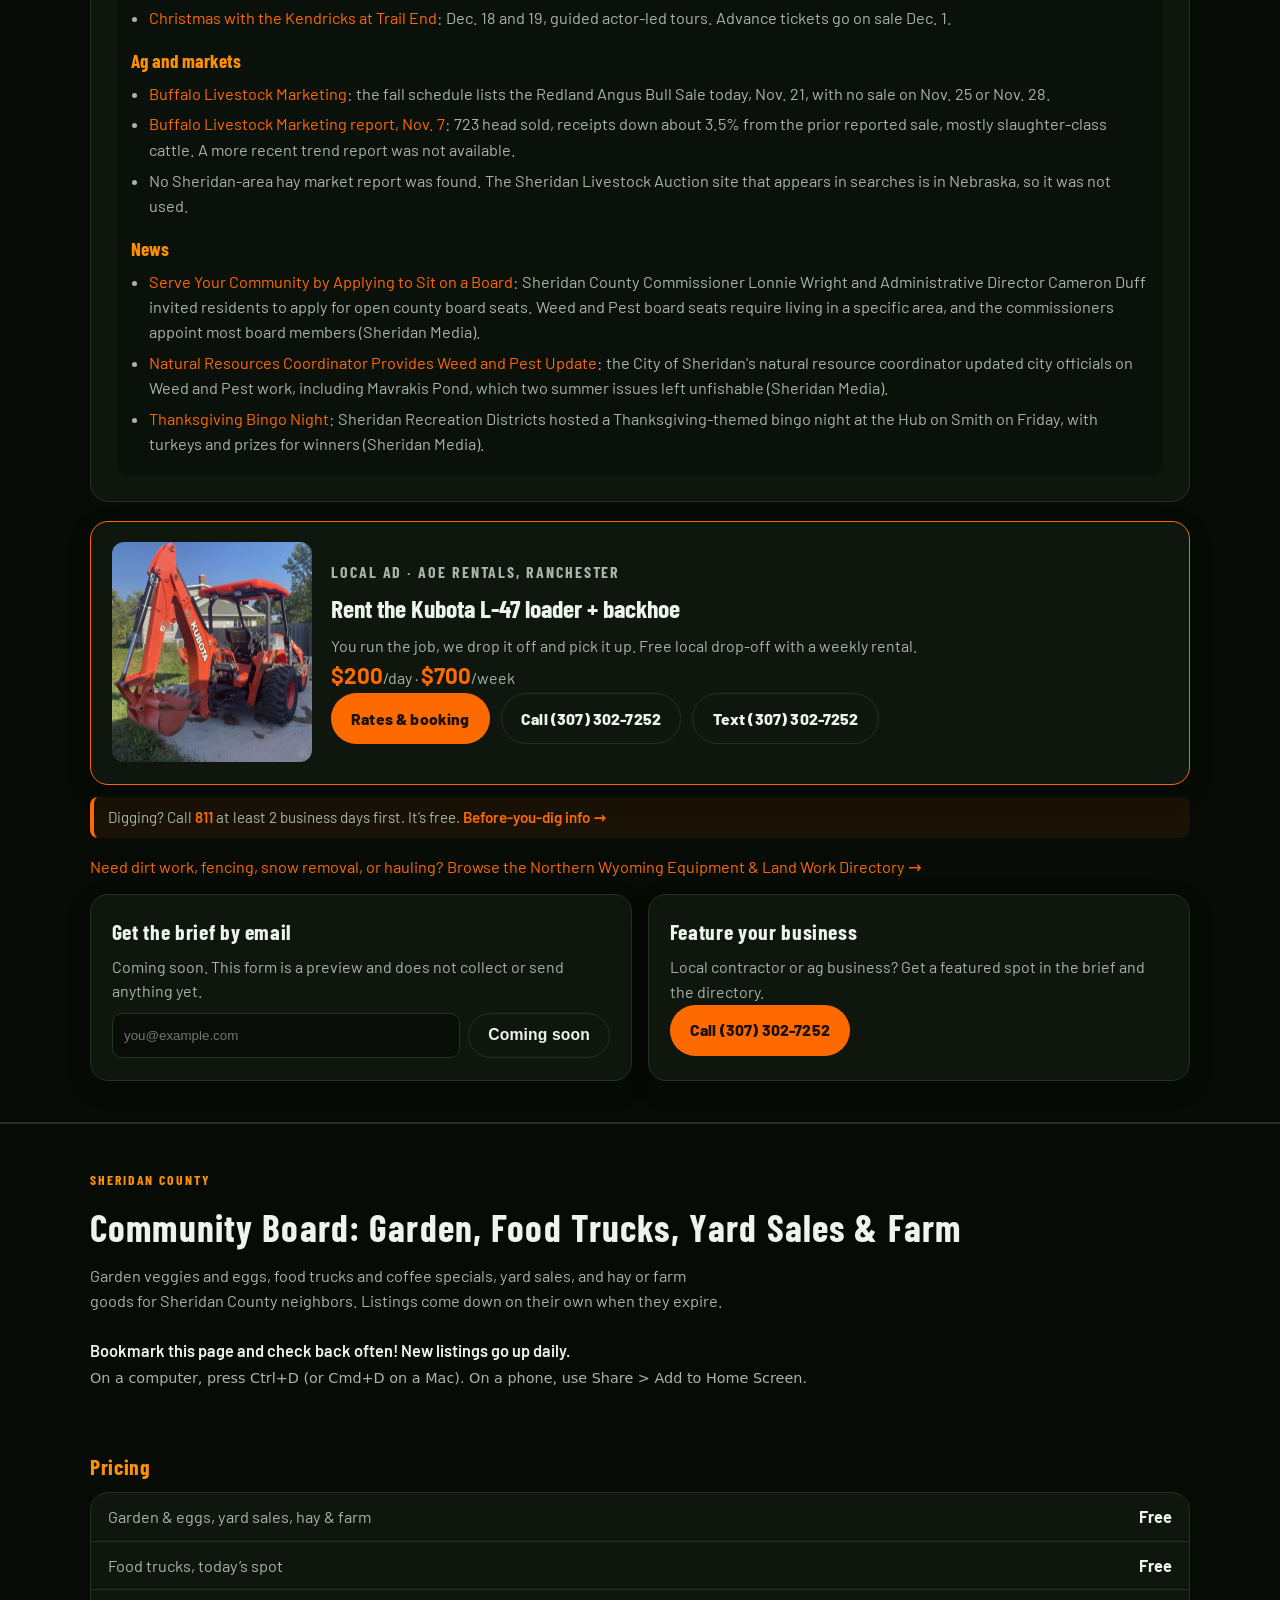
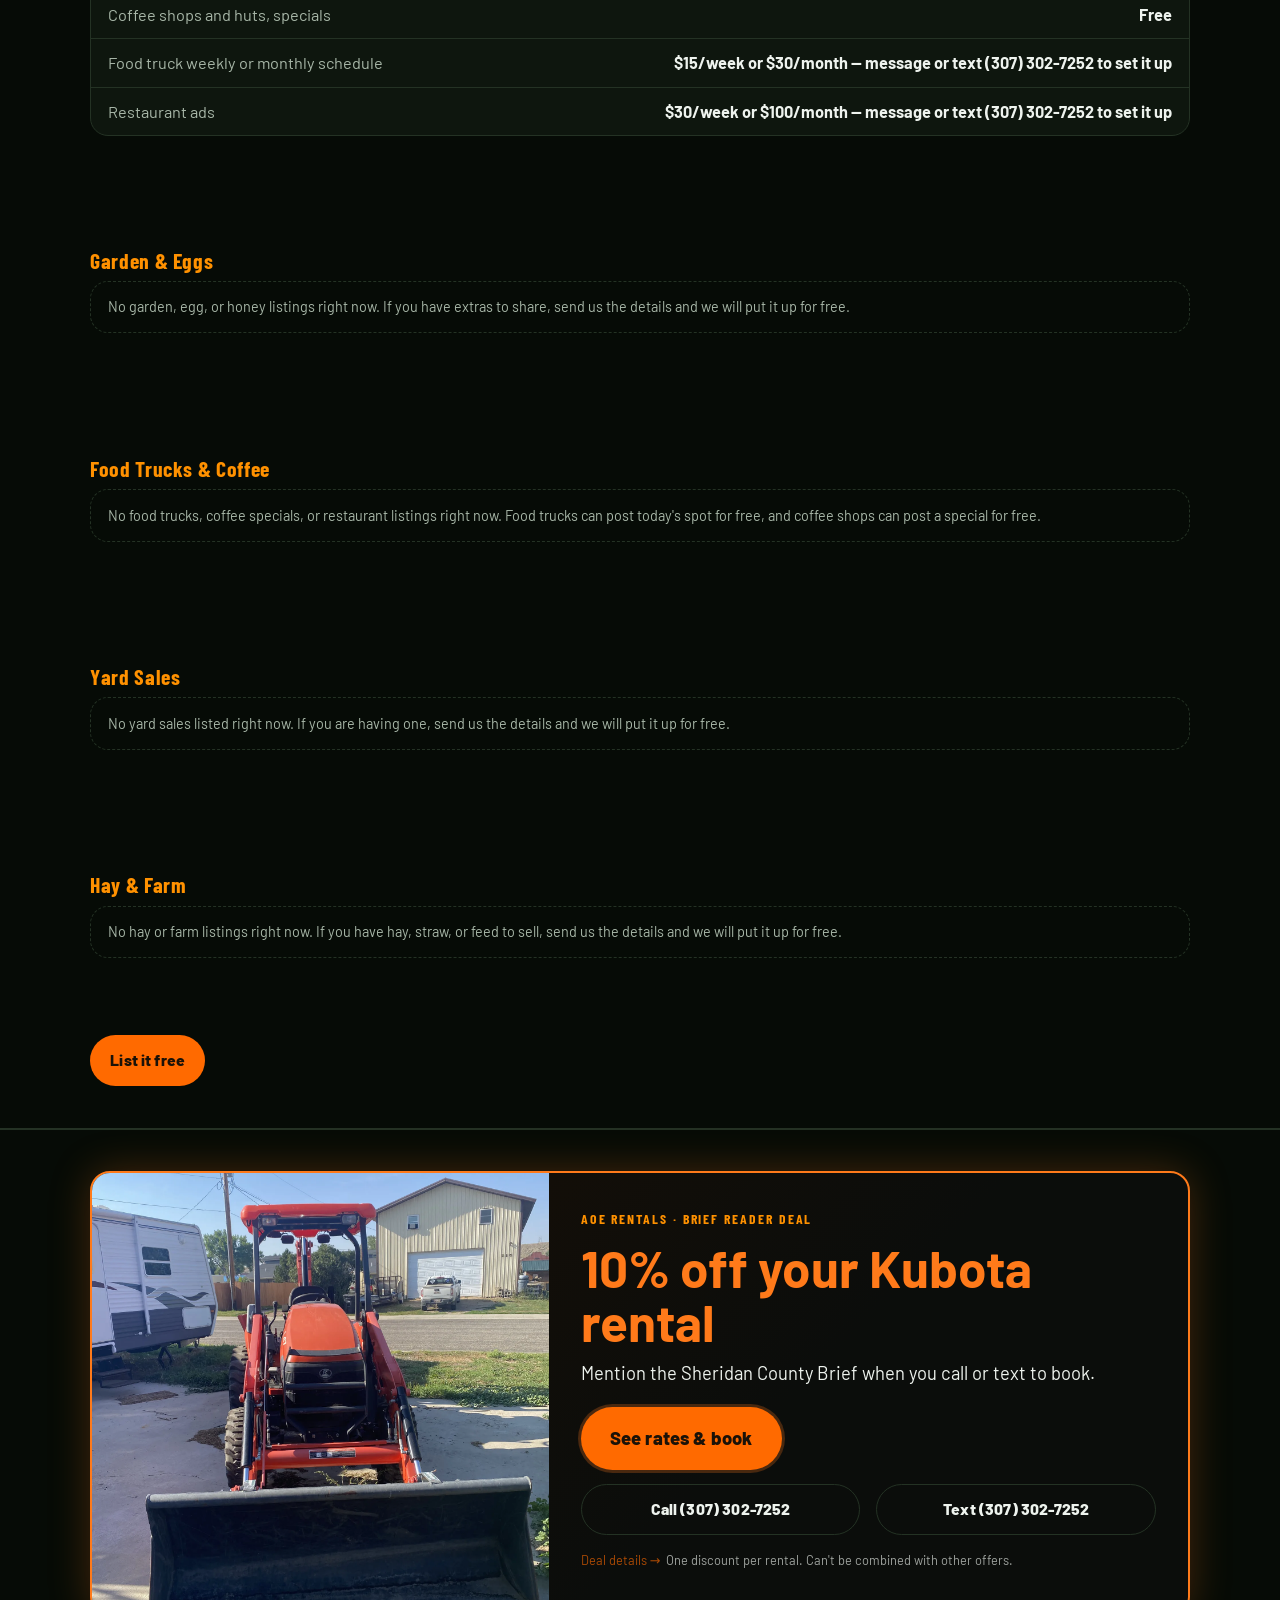
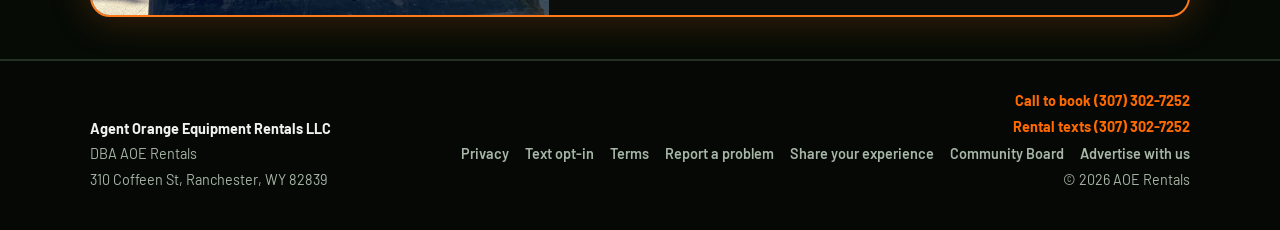
==== commit 690dfb8e: "Set restaurant ad prices at $30/week and $100/month The pricing list now shows those rates and tells" ====
--- a/index.html
+++ b/index.html
@@ -111,7 +111,7 @@
             <li><span>Food trucks, today&rsquo;s spot</span> <strong>Free</strong></li>
             <li><span>Coffee shops and huts, specials</span> <strong>Free</strong></li>
             <li><span>Food truck weekly or monthly schedule</span> <strong>$15/week or $30/month &mdash; message or text (307) 302-7252 to set it up</strong></li>
-            <li><span>Restaurant ads</span> <strong>Paid &mdash; message or text us for rates</strong></li>
+            <li><span>Restaurant ads</span> <strong>$30/week or $100/month &mdash; message or text (307) 302-7252 to set it up</strong></li>
           </ul>
         </section>
         <div class="community-board">
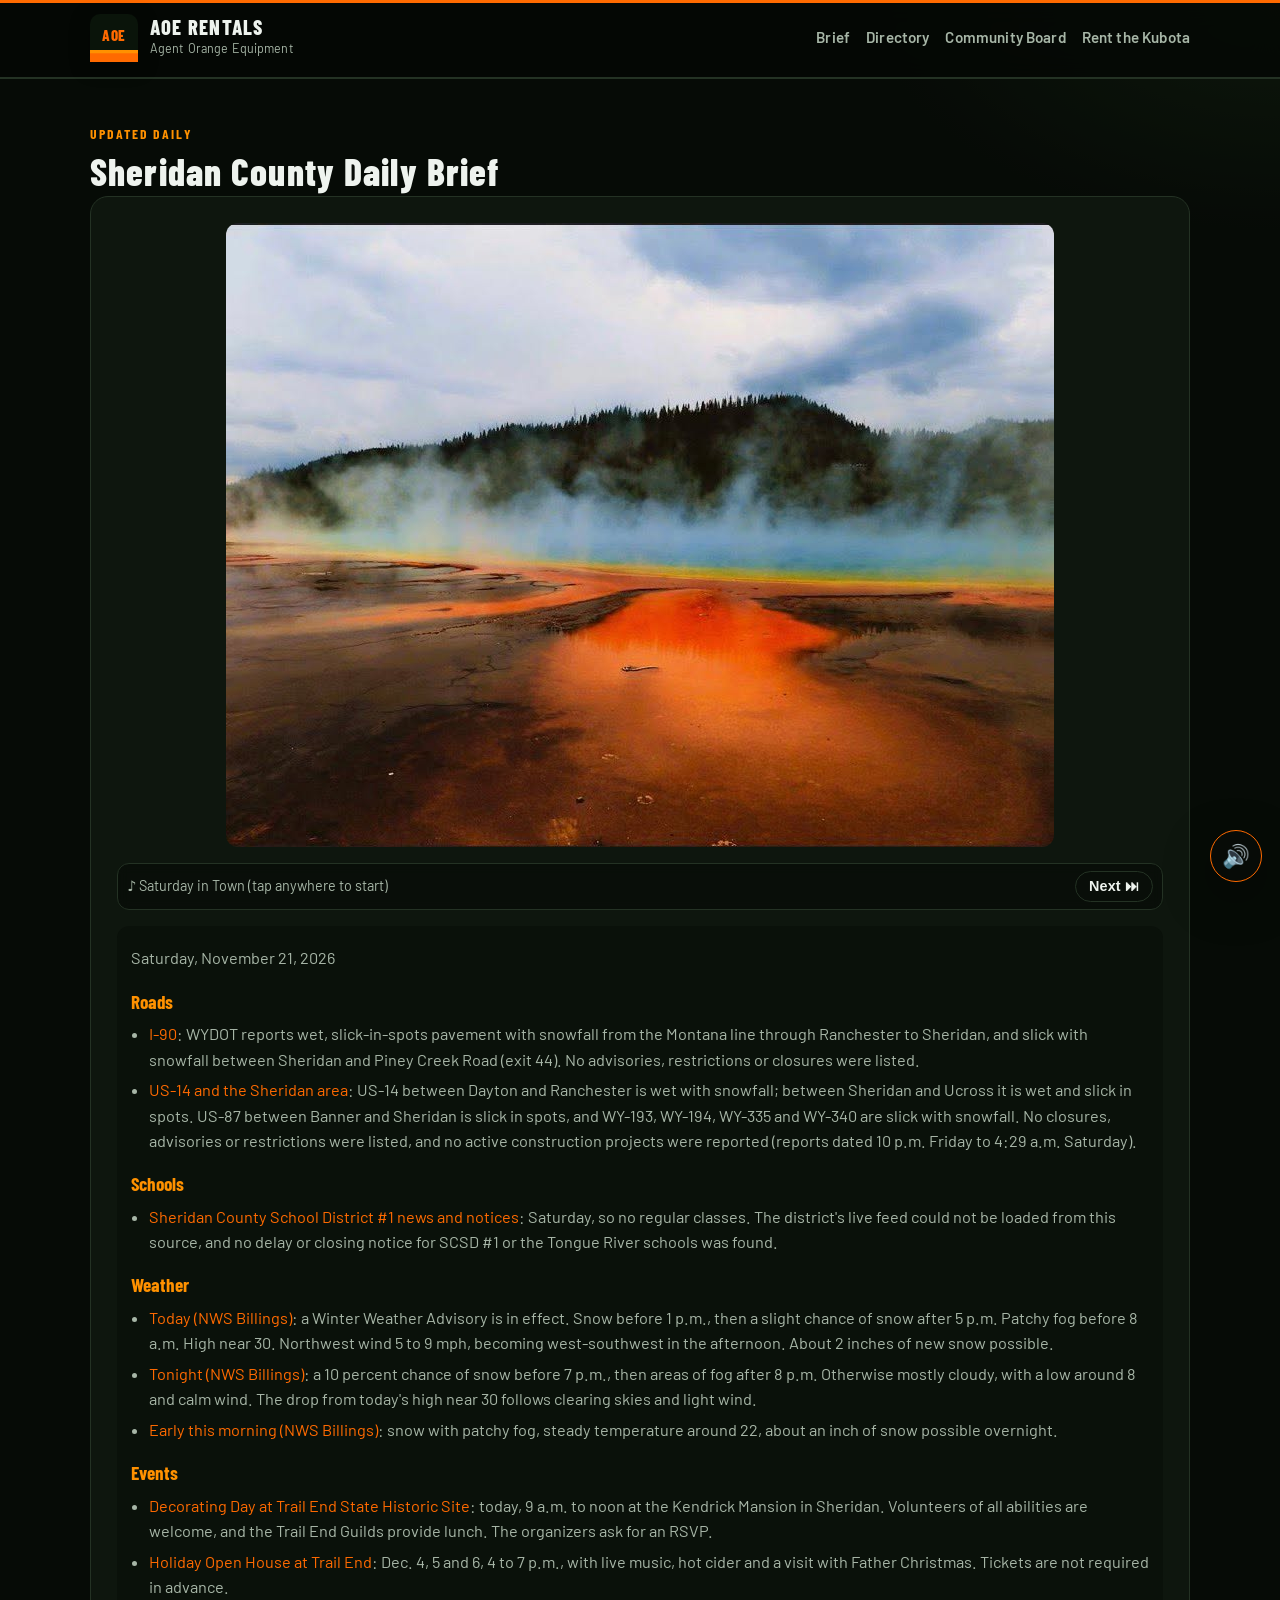
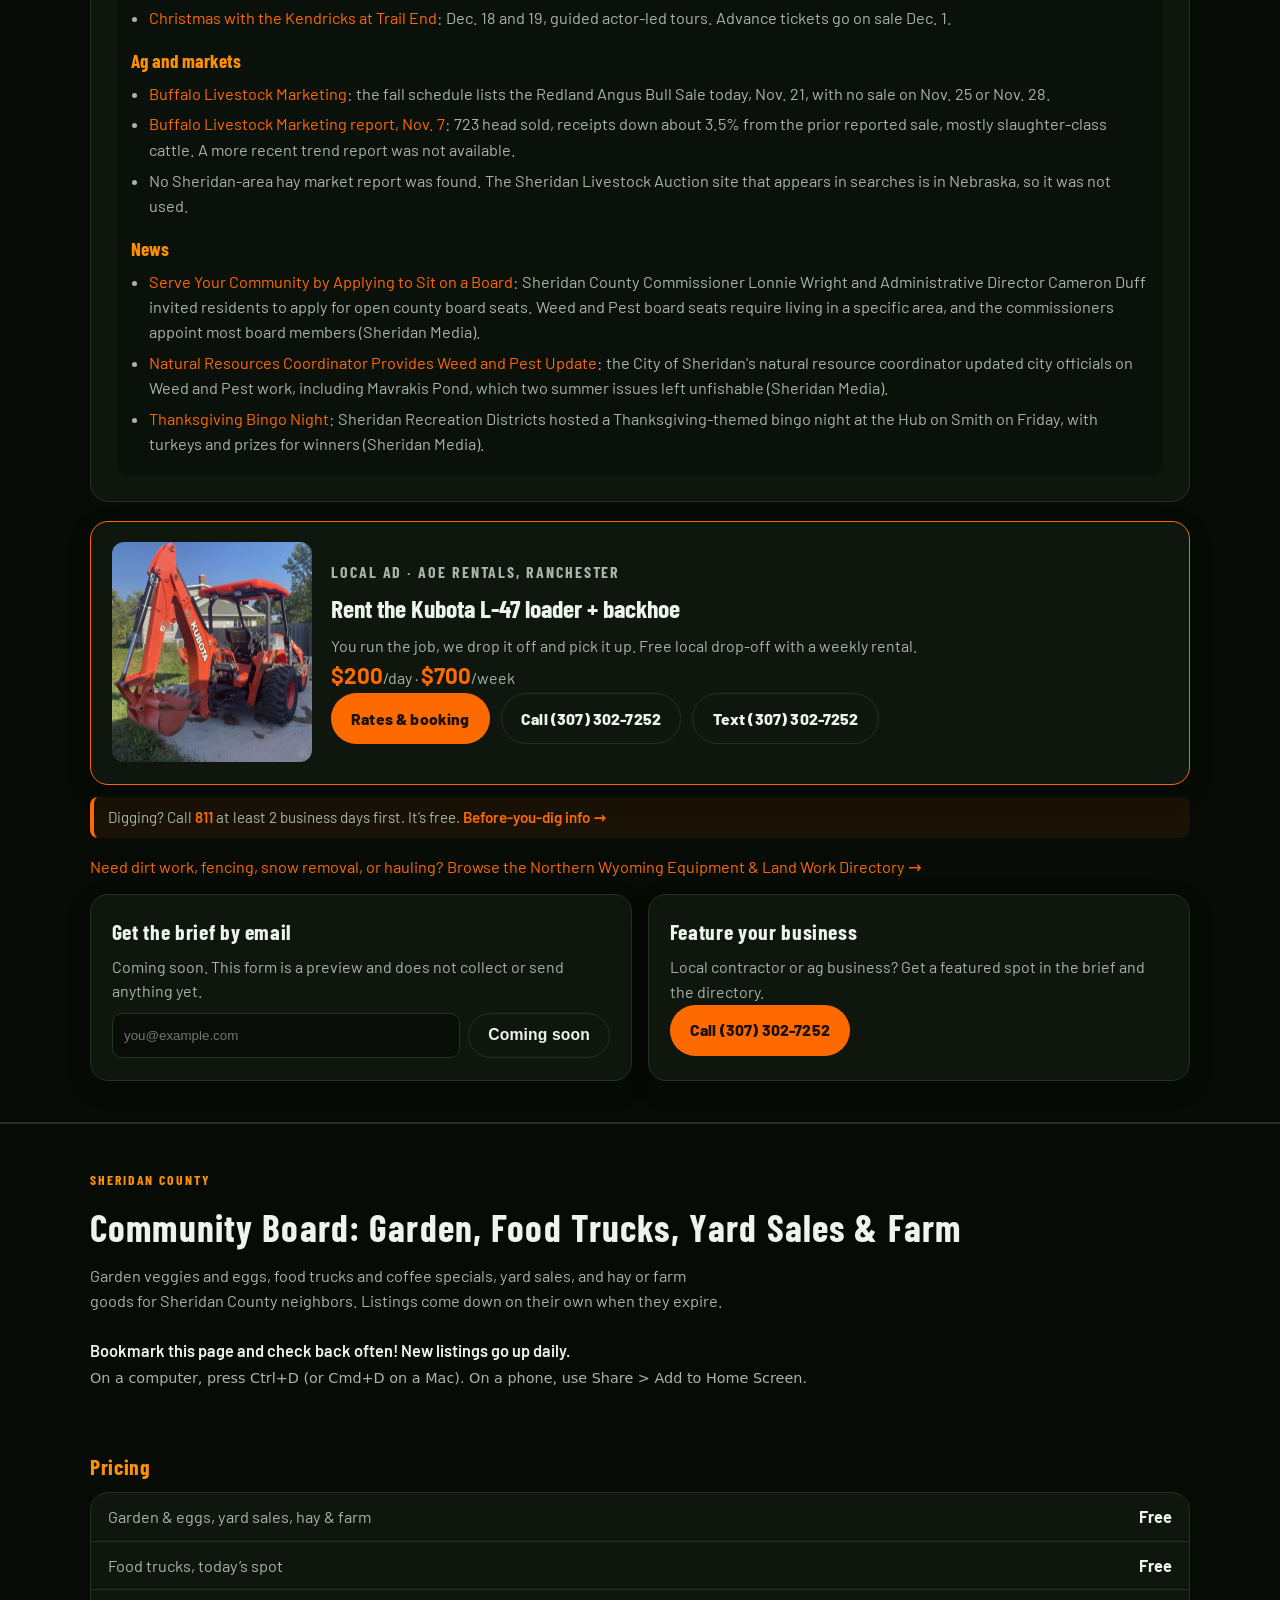
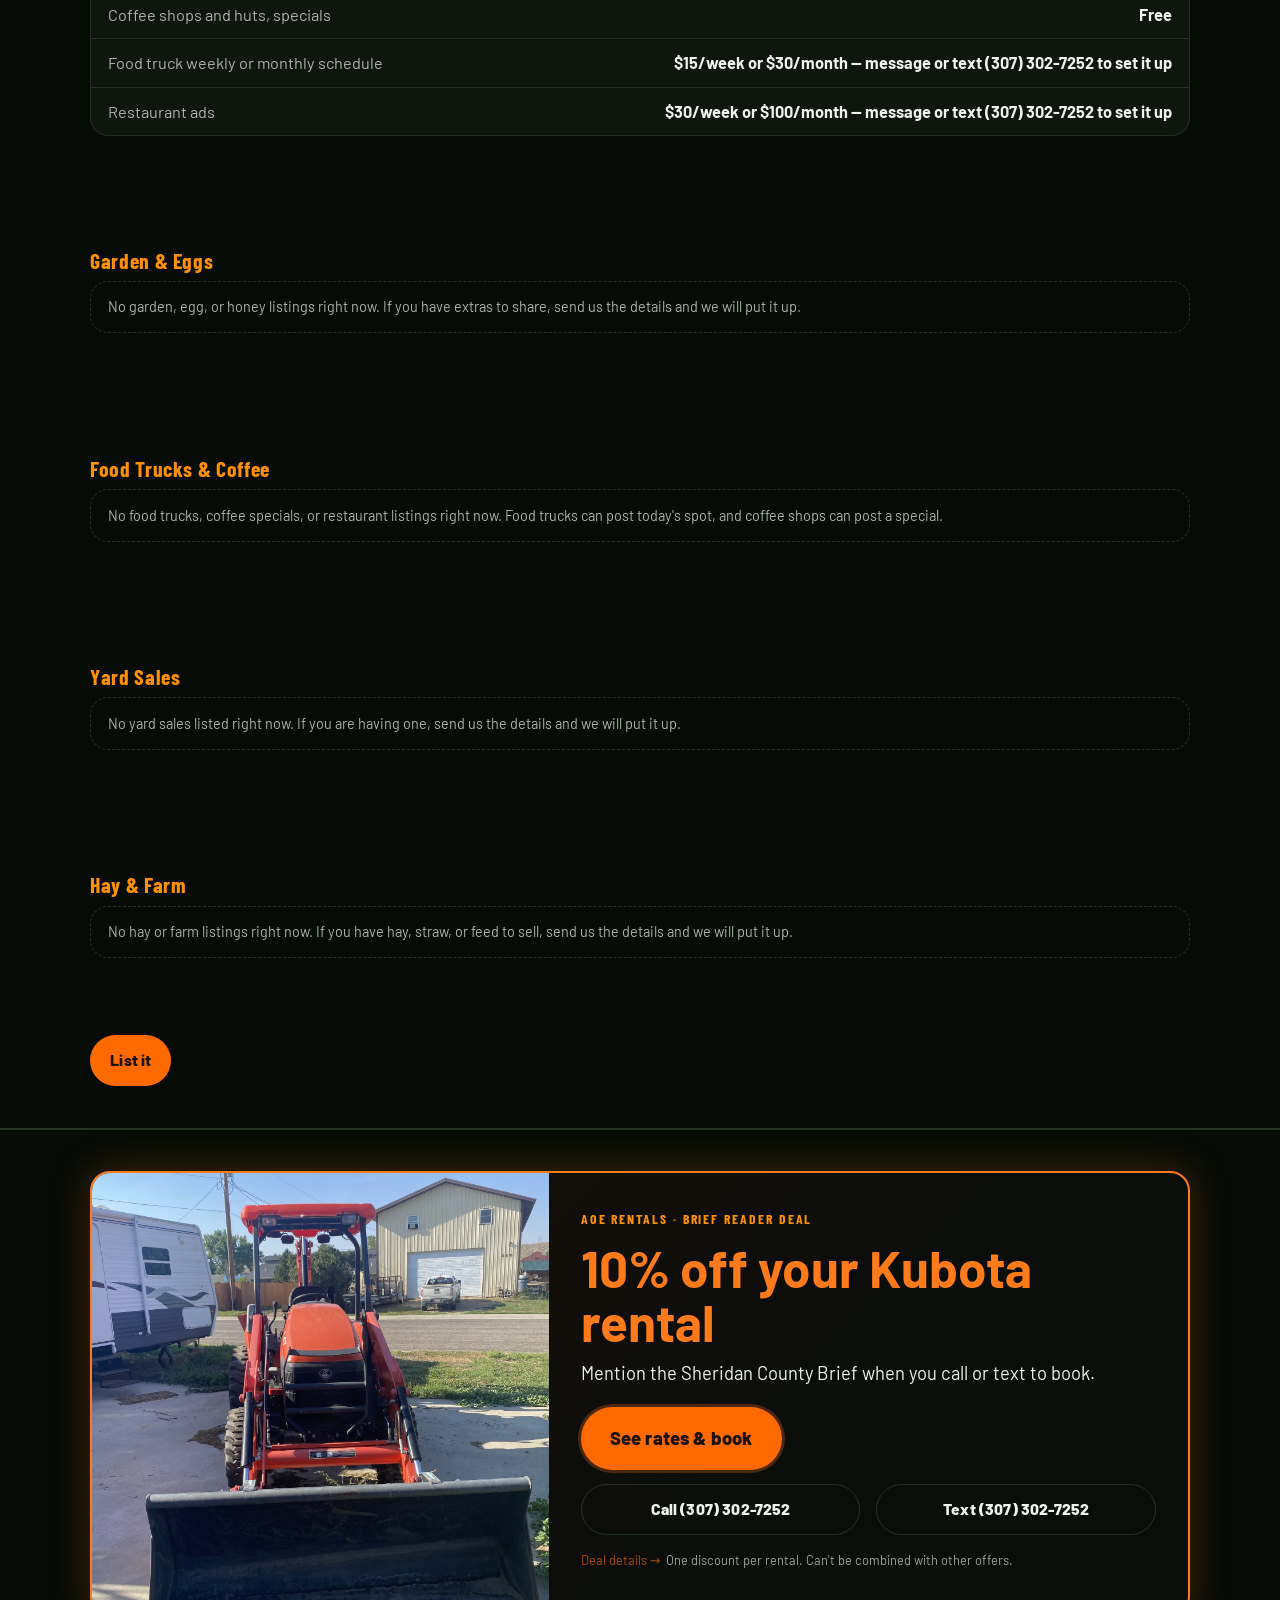
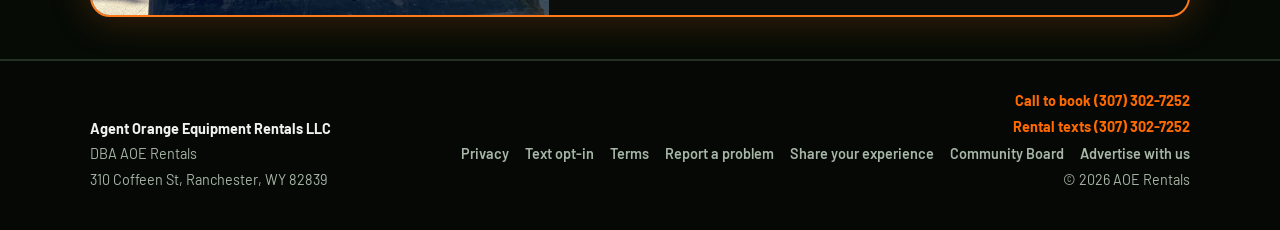
==== commit 6091327a: "Drop leftover 'free' labels from board buttons and empty states" ====
--- a/index.html
+++ b/index.html
@@ -133,7 +133,7 @@
           </section>
         </div>
         <div class="cta-row yard-sales-actions">
-          <a class="btn btn-primary" href="/yard-sales/">List it free</a>
+          <a class="btn btn-primary" href="/yard-sales/">List it</a>
         </div>
       </div>
     </section>
